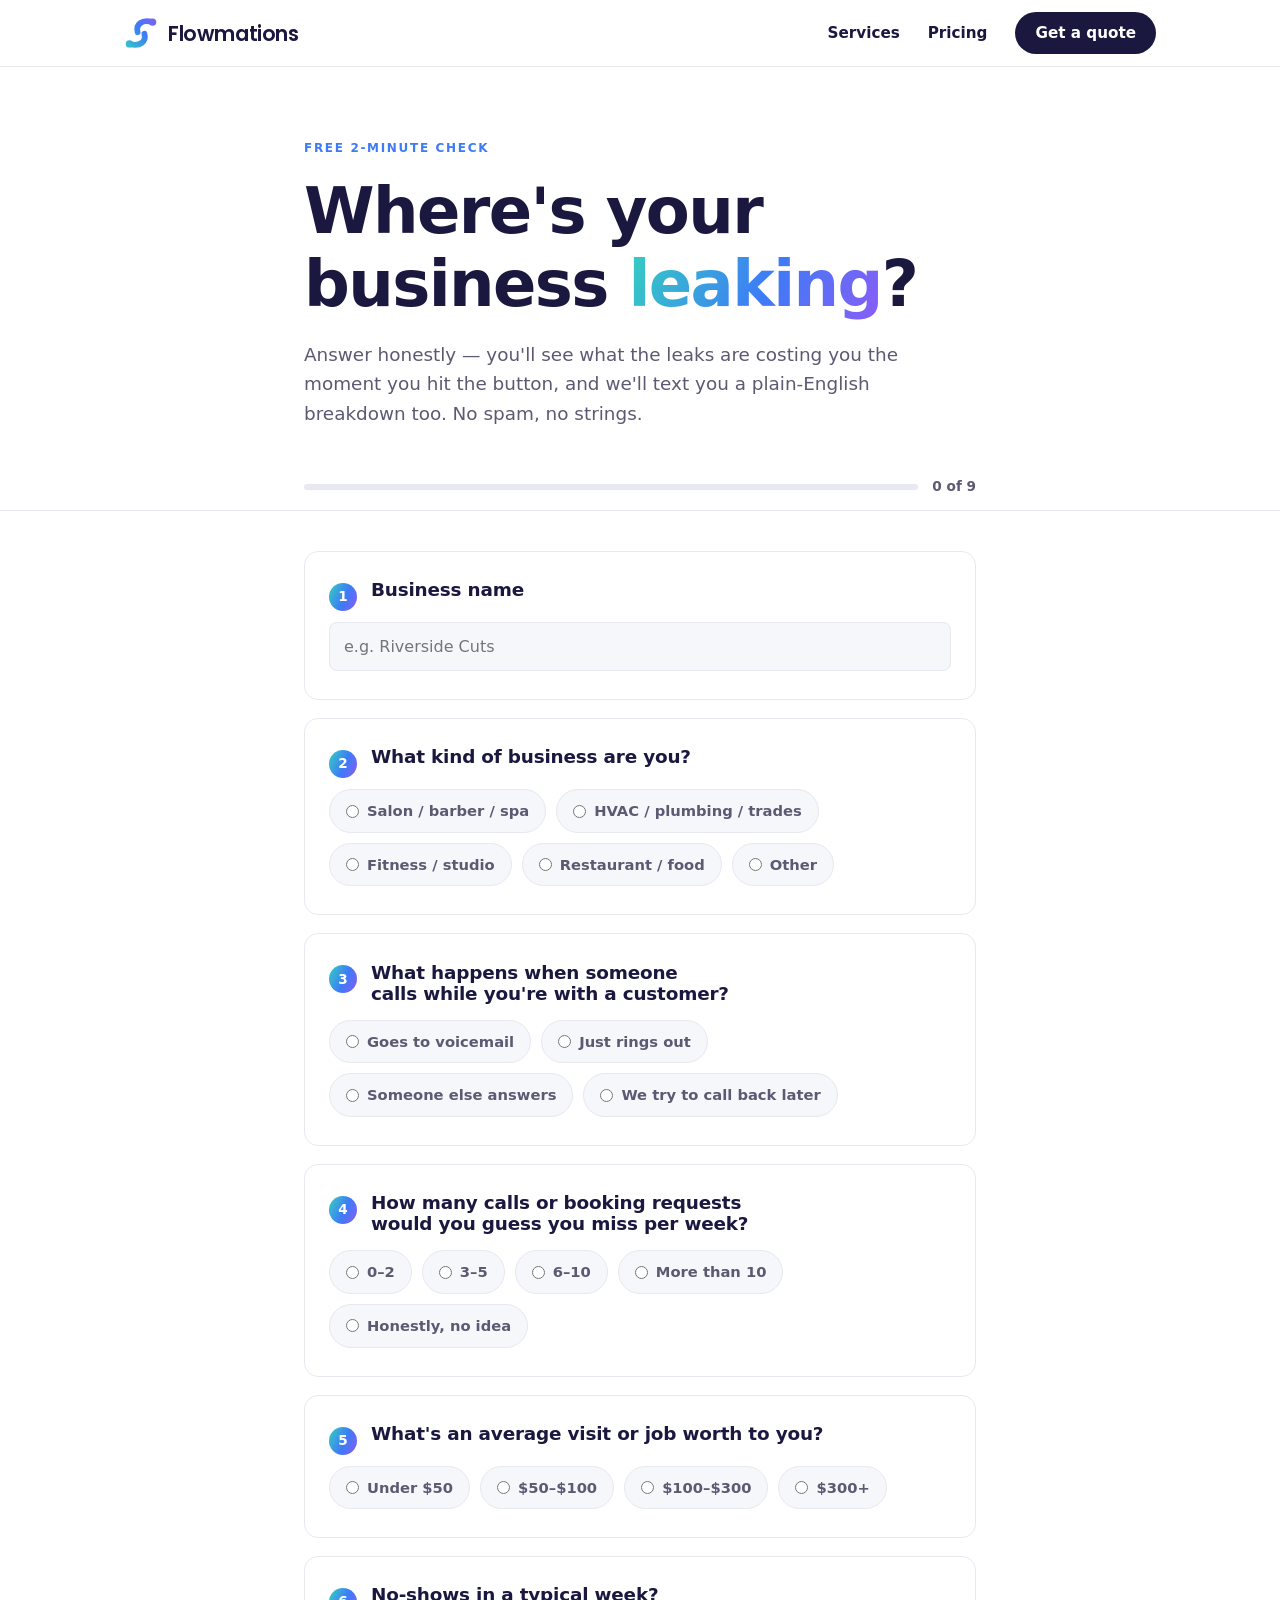
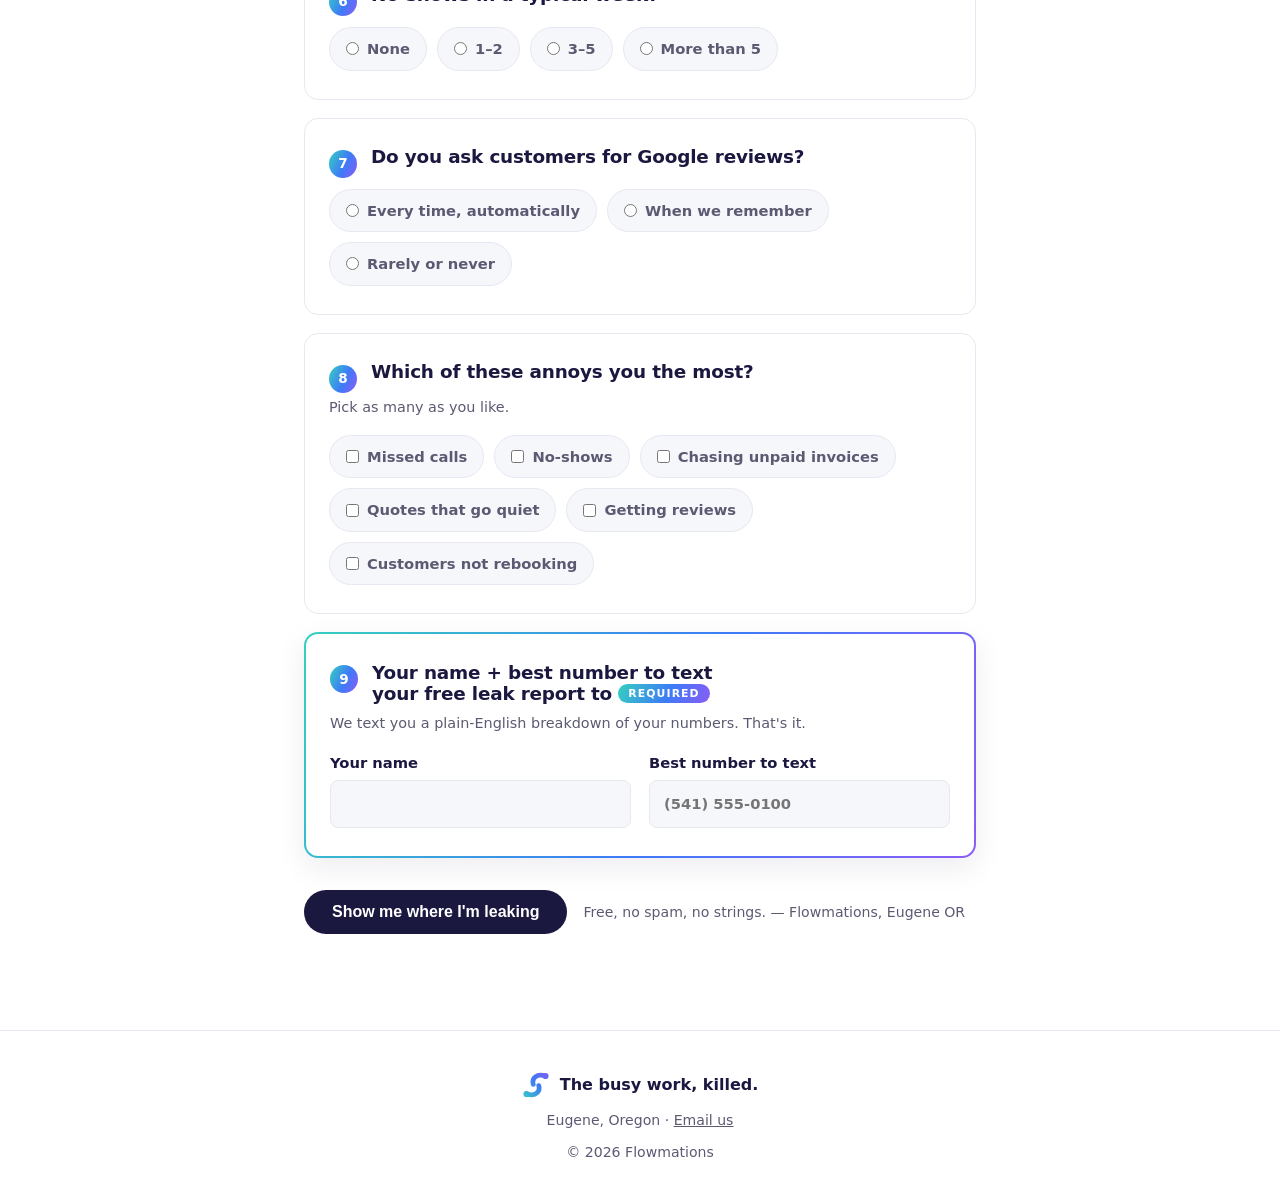
==== survey.html @ 92779bc5 "Rebrand for local businesses, drop Starter tier, add instant survey results - Nav: add Flowmations w" ====
<!doctype html>
<html lang="en">
<head>
<meta charset="utf-8">
<meta name="viewport" content="width=device-width, initial-scale=1">
<title>Where's your business leaking? — Free 2-minute check | Flowmations</title>
<meta name="description" content="Answer honestly — we'll text you a free breakdown of what the leaks are costing you per year. No spam, no strings. Flowmations, Eugene OR.">
<link rel="icon" href='data:image/svg+xml,<svg xmlns="http://www.w3.org/2000/svg" viewBox="0 0 100 100"><defs><linearGradient id="g" x1="0" y1="100" x2="100" y2="0" gradientUnits="userSpaceOnUse"><stop offset="0" stop-color="%2335D0C0"/><stop offset=".55" stop-color="%233D7BF7"/><stop offset="1" stop-color="%238B5CF6"/></linearGradient></defs><g fill="none" stroke="url(%23g)" stroke-width="17" stroke-linecap="round"><path d="M16 82 C 48 92, 66 74, 60 52"/><path d="M84 18 C 52 8, 34 26, 40 48"/></g><circle cx="16" cy="82" r="11" fill="url(%23g)"/><circle cx="84" cy="18" r="11" fill="url(%23g)"/></svg>'>
<link rel="preconnect" href="https://fonts.googleapis.com">
<link rel="preconnect" href="https://fonts.gstatic.com" crossorigin>
<link href="https://fonts.googleapis.com/css2?family=Poppins:wght@600&display=swap" rel="stylesheet">
<link rel="stylesheet" href="css/style.css">
</head>
<body>

<!-- The S-mark, drawn once and reused everywhere via <use> -->
<svg width="0" height="0" style="position:absolute" aria-hidden="true">
  <defs>
    <linearGradient id="flowGrad" x1="0" y1="100" x2="100" y2="0" gradientUnits="userSpaceOnUse">
      <stop offset="0" stop-color="#35D0C0"/>
      <stop offset="0.55" stop-color="#3D7BF7"/>
      <stop offset="1" stop-color="#8B5CF6"/>
    </linearGradient>
    <g id="flowMark">
      <g fill="none" stroke="url(#flowGrad)" stroke-width="17" stroke-linecap="round">
        <path d="M16 82 C 48 92, 66 74, 60 52"/>
        <path d="M84 18 C 52 8, 34 26, 40 48"/>
      </g>
      <circle cx="16" cy="82" r="11" fill="url(#flowGrad)"/>
      <circle cx="84" cy="18" r="11" fill="url(#flowGrad)"/>
    </g>
  </defs>
</svg>

<header class="nav">
  <div class="nav-inner">
    <a class="nav-logo" href="index.html" aria-label="Flowmations home">
      <svg viewBox="0 0 100 100" width="34" height="34"><use href="#flowMark"/></svg>
      <span class="logo-word">Flowmations</span>
    </a>
    <nav class="nav-links" aria-label="Main">
      <a href="index.html#services">Services</a>
      <a href="index.html#pricing">Pricing</a>
      <a href="index.html#contact" class="btn btn-small btn-primary">Get a quote</a>
    </nav>
  </div>
</header>

<main>

  <section class="survey-hero">
    <div class="container container-narrow">
      <p class="eyebrow">Free 2-minute check</p>
      <h1>Where's your business <span class="grad-text">leaking</span>?</h1>
      <p class="lede">Answer honestly — you'll see what the leaks are costing you the moment you hit the button, and we'll text you a plain-English breakdown too. No spam, no strings.</p>
    </div>
  </section>

  <div class="survey-progress" role="status">
    <div class="container container-narrow survey-progress-inner">
      <div class="survey-bar"><i id="progressFill"></i></div>
      <span class="survey-count"><span id="answeredCount">0</span> of <span id="totalCount">9</span></span>
    </div>
  </div>

  <section class="survey-body">
    <div class="container container-narrow">
      <form id="surveyForm" class="survey-form" autocomplete="off" novalidate>

        <section class="q-card">
          <div class="q-top"><span class="q-num">1</span><h2>Business name</h2></div>
          <input type="text" name="Business name" placeholder="e.g. Riverside Cuts" aria-label="Business name">
        </section>

        <section class="q-card">
          <div class="q-top"><span class="q-num">2</span><h2>What kind of business are you?</h2></div>
          <div class="pills">
            <label><input type="radio" name="Kind of business" value="Salon / barber / spa"> Salon / barber / spa</label>
            <label><input type="radio" name="Kind of business" value="HVAC / plumbing / trades"> HVAC / plumbing / trades</label>
            <label><input type="radio" name="Kind of business" value="Fitness / studio"> Fitness / studio</label>
            <label><input type="radio" name="Kind of business" value="Restaurant / food"> Restaurant / food</label>
            <label><input type="radio" name="Kind of business" value="Other"> Other</label>
          </div>
        </section>

        <section class="q-card">
          <div class="q-top"><span class="q-num">3</span><h2>What happens when someone calls while you're with a customer?</h2></div>
          <div class="pills">
            <label><input type="radio" name="When someone calls mid-customer" value="Goes to voicemail"> Goes to voicemail</label>
            <label><input type="radio" name="When someone calls mid-customer" value="Just rings out"> Just rings out</label>
            <label><input type="radio" name="When someone calls mid-customer" value="Someone else answers"> Someone else answers</label>
            <label><input type="radio" name="When someone calls mid-customer" value="We try to call back later"> We try to call back later</label>
          </div>
        </section>

        <section class="q-card">
          <div class="q-top"><span class="q-num">4</span><h2>How many calls or booking requests would you guess you miss per week?</h2></div>
          <div class="pills">
            <label><input type="radio" name="Missed calls per week" value="0–2"> 0–2</label>
            <label><input type="radio" name="Missed calls per week" value="3–5"> 3–5</label>
            <label><input type="radio" name="Missed calls per week" value="6–10"> 6–10</label>
            <label><input type="radio" name="Missed calls per week" value="More than 10"> More than 10</label>
            <label><input type="radio" name="Missed calls per week" value="Honestly, no idea"> Honestly, no idea</label>
          </div>
        </section>

        <section class="q-card">
          <div class="q-top"><span class="q-num">5</span><h2>What's an average visit or job worth to you?</h2></div>
          <div class="pills">
            <label><input type="radio" name="Average visit or job worth" value="Under $50"> Under $50</label>
            <label><input type="radio" name="Average visit or job worth" value="$50–$100"> $50–$100</label>
            <label><input type="radio" name="Average visit or job worth" value="$100–$300"> $100–$300</label>
            <label><input type="radio" name="Average visit or job worth" value="$300+"> $300+</label>
          </div>
        </section>

        <section class="q-card">
          <div class="q-top"><span class="q-num">6</span><h2>No-shows in a typical week?</h2></div>
          <div class="pills">
            <label><input type="radio" name="No-shows per week" value="None"> None</label>
            <label><input type="radio" name="No-shows per week" value="1–2"> 1–2</label>
            <label><input type="radio" name="No-shows per week" value="3–5"> 3–5</label>
            <label><input type="radio" name="No-shows per week" value="More than 5"> More than 5</label>
          </div>
        </section>

        <section class="q-card">
          <div class="q-top"><span class="q-num">7</span><h2>Do you ask customers for Google reviews?</h2></div>
          <div class="pills">
            <label><input type="radio" name="Ask for Google reviews" value="Every time, automatically"> Every time, automatically</label>
            <label><input type="radio" name="Ask for Google reviews" value="When we remember"> When we remember</label>
            <label><input type="radio" name="Ask for Google reviews" value="Rarely or never"> Rarely or never</label>
          </div>
        </section>

        <section class="q-card">
          <div class="q-top"><span class="q-num">8</span><h2>Which of these annoys you the most?</h2></div>
          <p class="q-hint">Pick as many as you like.</p>
          <div class="pills">
            <label><input type="checkbox" name="Biggest annoyances" value="Missed calls"> Missed calls</label>
            <label><input type="checkbox" name="Biggest annoyances" value="No-shows"> No-shows</label>
            <label><input type="checkbox" name="Biggest annoyances" value="Chasing unpaid invoices"> Chasing unpaid invoices</label>
            <label><input type="checkbox" name="Biggest annoyances" value="Quotes that go quiet"> Quotes that go quiet</label>
            <label><input type="checkbox" name="Biggest annoyances" value="Getting reviews"> Getting reviews</label>
            <label><input type="checkbox" name="Biggest annoyances" value="Customers not rebooking"> Customers not rebooking</label>
          </div>
        </section>

        <section class="q-card q-card-final">
          <div class="q-top"><span class="q-num">9</span><h2>Your name + best number to text your free leak report to <span class="q-required">required</span></h2></div>
          <p class="q-hint">We text you a plain-English breakdown of your numbers. That's it.</p>
          <div class="q-final-row">
            <label>Your name
              <input type="text" name="Your name" required autocomplete="name">
            </label>
            <label>Best number to text
              <input type="tel" name="Best number to text" required autocomplete="tel" placeholder="(541) 555-0100">
            </label>
          </div>
          <p class="q-error" id="finalError" hidden>We need your name and number to text you the report.</p>
        </section>

        <div class="survey-actions">
          <button type="submit" class="btn btn-primary">Show me where I'm leaking</button>
          <span class="survey-note">Free, no spam, no strings. — Flowmations, Eugene OR</span>
        </div>

        <div class="survey-report" id="reportBox" hidden>
          <p class="report-kicker">Your instant leak estimate</p>
          <p class="report-num" id="reportTotal">$0</p>
          <p class="report-sub">Roughly what's walking out the door every year.</p>
          <ul class="report-lines" id="reportLines"></ul>
          <p class="report-status" id="reportStatus"></p>
        </div>

      </form>
    </div>
  </section>

</main>

<footer class="footer">
  <div class="container footer-inner">
    <div class="footer-brand">
      <svg viewBox="0 0 100 100" width="28" height="28" aria-hidden="true"><use href="#flowMark"/></svg>
      <span>The busy work, killed.</span>
    </div>
    <p class="footer-meta">Eugene, Oregon · <a id="footerMail" href="#">Email us</a></p>
    <p class="footer-meta">© <span id="year"></span> Flowmations</p>
  </div>
</footer>

<script src="js/survey.js"></script>
</body>
</html>
---- css/style.css ----
/* Flowmations — clean, white-space-heavy, colors drawn from the logo gradient */

:root {
  --ink: #1B1840;          /* deep navy from the wordmark */
  --ink-soft: #5B5A72;
  --ground: #FFFFFF;
  --ground-alt: #F6F7FB;   /* cool gray section band */
  --line: #E7E8F1;
  --teal: #35D0C0;
  --blue: #3D7BF7;
  --purple: #8B5CF6;
  --grad: linear-gradient(115deg, var(--teal), var(--blue) 55%, var(--purple));
  --radius: 14px;
  --shadow: 0 10px 30px rgba(27, 24, 64, 0.08);
}

* { box-sizing: border-box; }

html { scroll-behavior: smooth; }

body {
  margin: 0;
  background: var(--ground);
  color: var(--ink);
  font-family: system-ui, -apple-system, "Segoe UI", Roboto, sans-serif;
  line-height: 1.6;
  -webkit-font-smoothing: antialiased;
}

.container {
  max-width: 1080px;
  margin: 0 auto;
  padding: 0 24px;
}
.container-narrow { max-width: 720px; }

h1, h2, h3 {
  line-height: 1.15;
  letter-spacing: -0.025em;
  text-wrap: balance;
  margin: 0;
}
h1 { font-size: clamp(2.5rem, 6vw, 4rem); font-weight: 800; }
h2 { font-size: clamp(1.8rem, 4vw, 2.6rem); font-weight: 800; }
h3 { font-size: 1.15rem; font-weight: 700; }

p { margin: 0; }

a { color: var(--blue); }

.grad-text {
  background: var(--grad);
  -webkit-background-clip: text;
  background-clip: text;
  color: transparent;
}

.eyebrow {
  text-transform: uppercase;
  letter-spacing: 0.14em;
  font-size: 0.75rem;
  font-weight: 700;
  color: var(--blue);
  margin-bottom: 16px;
}

/* ---------- Buttons ---------- */

.btn {
  display: inline-block;
  font-weight: 600;
  font-size: 1rem;
  text-decoration: none;
  text-align: center;
  border: none;
  border-radius: 999px;
  padding: 13px 28px;
  cursor: pointer;
  transition: transform 120ms ease, box-shadow 120ms ease, background 120ms ease;
}
.btn-primary {
  background: var(--ink);
  color: #fff;
}
.btn-primary:hover { transform: translateY(-1px); box-shadow: var(--shadow); }
.btn-ghost {
  background: transparent;
  color: var(--ink);
  border: 1px solid var(--line);
}
.btn-ghost:hover { border-color: var(--ink); }
.btn-small { padding: 9px 20px; font-size: 0.9rem; }
.btn-block { display: block; width: 100%; }
.btn:focus-visible, a:focus-visible, summary:focus-visible {
  outline: 2px solid var(--blue);
  outline-offset: 2px;
}

/* ---------- Nav ---------- */

.nav {
  position: sticky;
  top: 0;
  z-index: 50;
  background: rgba(255, 255, 255, 0.88);
  backdrop-filter: blur(12px);
  border-bottom: 1px solid var(--line);
}
.nav-inner {
  max-width: 1080px;
  margin: 0 auto;
  padding: 12px 24px;
  display: flex;
  align-items: center;
  justify-content: space-between;
  gap: 16px;
}
.nav-logo {
  display: flex;
  align-items: center;
  gap: 10px;
  text-decoration: none;
}
.logo-word {
  font-family: Poppins, Montserrat, "Avenir Next", system-ui, sans-serif;
  font-weight: 600;
  font-size: 1.3rem;
  letter-spacing: -0.02em;
  color: var(--ink);
}
.nav-links {
  display: flex;
  align-items: center;
  gap: 28px;
}
.nav-links a {
  color: var(--ink);
  text-decoration: none;
  font-weight: 600;
  font-size: 0.95rem;
}
.nav-links a:not(.btn):hover { color: var(--blue); }
.nav-links a.btn { color: #fff; }

.nav-toggle {
  display: none;
  flex-direction: column;
  justify-content: center;
  gap: 6px;
  width: 44px;
  height: 44px;
  padding: 10px;
  background: none;
  border: none;
  cursor: pointer;
}
.nav-toggle span {
  display: block;
  height: 2px;
  background: var(--ink);
  border-radius: 2px;
  transition: transform 150ms ease;
}
.nav-toggle[aria-expanded="true"] span:first-child { transform: translateY(4px) rotate(45deg); }
.nav-toggle[aria-expanded="true"] span:last-child { transform: translateY(-4px) rotate(-45deg); }

/* ---------- Hero ---------- */

.hero { padding: 96px 0 72px; }
.hero-grid {
  display: grid;
  grid-template-columns: minmax(0, 1.4fr) minmax(0, 1fr);
  gap: 48px;
  align-items: center;
}
.lede {
  font-size: 1.15rem;
  color: var(--ink-soft);
  max-width: 54ch;
  margin-top: 20px;
}
.hero-cta {
  display: flex;
  flex-wrap: wrap;
  gap: 14px;
  margin-top: 32px;
}
.hero-trust {
  list-style: none;
  margin: 28px 0 0;
  padding: 0;
  display: flex;
  flex-wrap: wrap;
  gap: 8px 26px;
  font-size: 0.88rem;
  font-weight: 600;
  color: var(--ink-soft);
}
.hero-trust li::before {
  content: "✓";
  font-weight: 800;
  margin-right: 8px;
  background: var(--grad);
  -webkit-background-clip: text;
  background-clip: text;
  color: transparent;
}
.hero-art { display: flex; justify-content: center; }
.hero-mark {
  width: min(300px, 60vw);
  height: auto;
  filter: drop-shadow(0 24px 48px rgba(61, 123, 247, 0.22));
}

/* ---------- Stats ---------- */

.stats {
  background: var(--ink);
  color: #fff;
  padding: 64px 0;
}
.stats-intro {
  font-weight: 700;
  font-size: 1.1rem;
  margin-bottom: 36px;
  color: rgba(255, 255, 255, 0.85);
}
.stats-grid {
  display: grid;
  grid-template-columns: repeat(4, 1fr);
  gap: 40px;
}
.stat p { color: rgba(255, 255, 255, 0.8); max-width: 26ch; }
.stat-num {
  display: block;
  font-size: clamp(2.4rem, 5vw, 3.4rem);
  font-weight: 800;
  letter-spacing: -0.03em;
  font-variant-numeric: tabular-nums;
  background: var(--grad);
  -webkit-background-clip: text;
  background-clip: text;
  color: transparent;
  margin-bottom: 8px;
}
.stat cite {
  display: block;
  margin-top: 10px;
  font-style: normal;
  font-size: 0.78rem;
  color: rgba(255, 255, 255, 0.45);
}

/* ---------- Sections ---------- */

.section { padding: 96px 0; }
.section-alt { background: var(--ground-alt); }
.section-head { max-width: 620px; margin-bottom: 48px; }
.section-head p { color: var(--ink-soft); margin-top: 14px; font-size: 1.05rem; }

/* ---------- Service cards ---------- */

.cards {
  display: grid;
  grid-template-columns: repeat(3, 1fr);
  gap: 20px;
}
.card {
  border: 1px solid var(--line);
  border-radius: var(--radius);
  padding: 28px 24px;
  background: var(--ground);
  position: relative;
  overflow: hidden;
}
.card::before {
  content: "";
  position: absolute;
  inset: 0 0 auto 0;
  height: 3px;
  background: var(--grad);
  opacity: 0;
  transition: opacity 150ms ease;
}
.card:hover::before { opacity: 1; }
.card h3 { margin-bottom: 10px; }
.card p { color: var(--ink-soft); font-size: 0.95rem; }
.card .card-stat {
  display: inline-block;
  margin-top: 16px;
  font-size: 0.78rem;
  font-weight: 700;
  color: var(--blue);
  background: var(--ground-alt);
  border: 1px solid var(--line);
  border-radius: 999px;
  padding: 4px 12px;
}

/* ---------- Cost calculator ---------- */

.calc {
  display: grid;
  grid-template-columns: minmax(0, 1.1fr) minmax(0, 1fr);
  gap: 48px;
  align-items: center;
}
.calc-controls label {
  display: block;
  font-weight: 700;
  margin-bottom: 36px;
}
.calc-controls label:last-child { margin-bottom: 0; }
.calc-controls output {
  float: right;
  font-weight: 800;
  font-variant-numeric: tabular-nums;
  color: var(--blue);
}
.calc-controls input[type="range"] {
  display: block;
  width: 100%;
  margin-top: 14px;
  accent-color: var(--blue);
  cursor: pointer;
}
.calc-result {
  background: var(--ground);
  border: 1px solid var(--line);
  border-radius: var(--radius);
  box-shadow: var(--shadow);
  padding: 36px 32px;
  text-align: center;
}
.calc-label {
  text-transform: uppercase;
  letter-spacing: 0.12em;
  font-size: 0.72rem;
  font-weight: 700;
  color: var(--ink-soft);
}
.calc-num {
  font-size: clamp(2.6rem, 5vw, 3.6rem);
  font-weight: 800;
  letter-spacing: -0.03em;
  font-variant-numeric: tabular-nums;
  background: var(--grad);
  -webkit-background-clip: text;
  background-clip: text;
  color: transparent;
  margin: 4px 0 2px;
}
.calc-sub { color: var(--ink-soft); }
.calc-note {
  margin-top: 16px;
  padding-top: 16px;
  border-top: 1px solid var(--line);
  font-size: 0.88rem;
  color: var(--ink-soft);
}

/* ---------- Versus (with / without) ---------- */

.versus { background: var(--ink); }
.versus h2 { color: #fff; }
.versus .section-head p { color: rgba(255, 255, 255, 0.72); }
.versus-grid {
  display: grid;
  grid-template-columns: 1fr 1fr;
  gap: 24px;
}
.versus-col {
  border: 1px solid rgba(255, 255, 255, 0.14);
  border-radius: var(--radius);
  padding: 30px 28px;
}
.versus-col h3 { color: rgba(255, 255, 255, 0.92); margin-bottom: 18px; }
.versus-with {
  border: 2px solid transparent;
  background:
    linear-gradient(#26215A, #26215A) padding-box,
    var(--grad) border-box;
}
.versus-list {
  list-style: none;
  margin: 0;
  padding: 0;
  display: grid;
  gap: 14px;
  font-size: 0.95rem;
  color: rgba(255, 255, 255, 0.78);
}
.versus-list li { position: relative; padding-left: 26px; }
.versus-list li::before {
  position: absolute;
  left: 0;
  font-weight: 800;
}
.vs-without li::before { content: "✗"; color: rgba(255, 255, 255, 0.38); }
.vs-with li::before { content: "✓"; color: var(--teal); }

/* ---------- Steps ---------- */

.steps {
  list-style: none;
  margin: 0;
  padding: 0;
  display: grid;
  grid-template-columns: repeat(3, 1fr);
  gap: 32px;
}
.step-num {
  display: inline-flex;
  align-items: center;
  justify-content: center;
  width: 40px;
  height: 40px;
  border-radius: 50%;
  background: var(--grad);
  color: #fff;
  font-weight: 800;
  margin-bottom: 16px;
}
.step h3 { margin-bottom: 8px; }
.step p { color: var(--ink-soft); font-size: 0.95rem; }

/* ---------- Pricing ---------- */

.tiers {
  display: grid;
  grid-template-columns: repeat(2, minmax(0, 1fr));
  gap: 20px;
  align-items: start;
  max-width: 780px;
  margin: 0 auto;
}
.tier {
  border: 1px solid var(--line);
  border-radius: var(--radius);
  padding: 32px 28px;
  background: var(--ground);
  display: flex;
  flex-direction: column;
  gap: 6px;
}
.tier-featured {
  border: 2px solid transparent;
  background:
    linear-gradient(var(--ground), var(--ground)) padding-box,
    var(--grad) border-box;
  box-shadow: var(--shadow);
}
.tier-badge {
  align-self: flex-start;
  font-size: 0.72rem;
  font-weight: 700;
  text-transform: uppercase;
  letter-spacing: 0.1em;
  color: #fff;
  background: var(--grad);
  border-radius: 999px;
  padding: 4px 12px;
  margin-bottom: 8px;
}
.tier-desc { color: var(--ink-soft); font-size: 0.92rem; min-height: 3em; }
.tier-price {
  font-size: 2.2rem;
  font-weight: 800;
  letter-spacing: -0.03em;
  font-variant-numeric: tabular-nums;
  margin-top: 10px;
}
.tier-price span { font-size: 0.95rem; font-weight: 600; color: var(--ink-soft); letter-spacing: 0; }
.tier-monthly { font-weight: 600; color: var(--ink-soft); margin-bottom: 12px; }
.tier ul {
  list-style: none;
  margin: 0 0 20px;
  padding: 0;
  display: grid;
  gap: 8px;
  font-size: 0.92rem;
  color: var(--ink-soft);
}
.tier li::before {
  content: "✓";
  font-weight: 700;
  margin-right: 10px;
  background: var(--grad);
  -webkit-background-clip: text;
  background-clip: text;
  color: transparent;
}
.tier .btn { margin-top: auto; }
.pricing-note {
  text-align: center;
  color: var(--ink-soft);
  font-size: 0.9rem;
  margin-top: 32px;
}

/* ---------- About ---------- */

.about-grid {
  display: grid;
  grid-template-columns: auto 1fr;
  gap: 48px;
  align-items: start;
}
.about-copy p { color: var(--ink-soft); margin-top: 16px; max-width: 62ch; }
.about-copy h2 + p { margin-top: 20px; }
.about-copy strong { color: var(--ink); }

/* ---------- FAQ ---------- */

.faq-list { display: grid; gap: 12px; }
.faq-list details {
  border: 1px solid var(--line);
  border-radius: var(--radius);
  background: var(--ground);
  padding: 0 22px;
}
.faq-list summary {
  cursor: pointer;
  font-weight: 600;
  padding: 18px 0;
  list-style: none;
  display: flex;
  justify-content: space-between;
  align-items: center;
  gap: 16px;
}
.faq-list summary::-webkit-details-marker { display: none; }
.faq-list summary::after {
  content: "+";
  font-size: 1.3rem;
  font-weight: 400;
  color: var(--blue);
  flex-shrink: 0;
  transition: transform 150ms ease;
}
.faq-list details[open] summary::after { transform: rotate(45deg); }
.faq-list details p { color: var(--ink-soft); padding-bottom: 20px; }

/* ---------- Contact ---------- */

.contact { background: var(--ground-alt); }
.contact-form {
  display: grid;
  gap: 18px;
  background: var(--ground);
  border: 1px solid var(--line);
  border-radius: var(--radius);
  padding: 36px;
  box-shadow: var(--shadow);
}
.form-row {
  display: grid;
  grid-template-columns: 1fr 1fr;
  gap: 18px;
}
.contact-form label {
  display: grid;
  gap: 6px;
  font-weight: 600;
  font-size: 0.92rem;
}
.contact-form input,
.contact-form textarea {
  font: inherit;
  color: var(--ink);
  border: 1px solid var(--line);
  border-radius: 8px;
  padding: 11px 14px;
  background: var(--ground);
}
.contact-form input:focus,
.contact-form textarea:focus {
  outline: 2px solid var(--blue);
  outline-offset: 1px;
  border-color: var(--blue);
}
.contact-form textarea { resize: vertical; }
.contact-alt { font-size: 0.9rem; color: var(--ink-soft); text-align: center; }

/* ---------- Footer ---------- */

.footer {
  border-top: 1px solid var(--line);
  padding: 40px 0;
}
.footer-inner {
  display: grid;
  gap: 10px;
  justify-items: center;
  text-align: center;
}
.footer-brand {
  display: flex;
  align-items: center;
  gap: 10px;
  font-weight: 700;
}
.footer-meta { color: var(--ink-soft); font-size: 0.88rem; }
.footer-meta a { color: var(--ink-soft); }

/* ---------- Survey (leak check) ---------- */

.survey-hero { padding: 72px 0 36px; }
.survey-hero .lede { margin-top: 18px; }

.survey-progress {
  position: sticky;
  top: 59px; /* sits just under the sticky nav */
  z-index: 40;
  background: rgba(255, 255, 255, 0.92);
  backdrop-filter: blur(12px);
  border-bottom: 1px solid var(--line);
  padding: 12px 0;
}
.survey-progress-inner {
  display: flex;
  align-items: center;
  gap: 14px;
}
.survey-bar {
  flex: 1;
  height: 6px;
  border-radius: 999px;
  background: var(--line);
  overflow: hidden;
}
.survey-bar i {
  display: block;
  height: 100%;
  width: 0%;
  background: var(--grad);
  border-radius: 999px;
  transition: width 200ms ease;
}
.survey-count {
  font-size: 0.85rem;
  font-weight: 700;
  color: var(--ink-soft);
  font-variant-numeric: tabular-nums;
  white-space: nowrap;
}

.survey-body { padding: 40px 0 96px; }
.survey-form { display: grid; gap: 18px; }

.q-card {
  border: 1px solid var(--line);
  border-radius: var(--radius);
  background: var(--ground);
  padding: 26px 24px 28px;
}
.q-top {
  display: flex;
  align-items: baseline;
  gap: 14px;
  margin-bottom: 16px;
}
.q-top h2 {
  font-size: 1.15rem;
  font-weight: 700;
  letter-spacing: -0.01em;
}
.q-num {
  flex-shrink: 0;
  display: inline-flex;
  align-items: center;
  justify-content: center;
  width: 28px;
  height: 28px;
  border-radius: 50%;
  background: var(--grad);
  color: #fff;
  font-weight: 800;
  font-size: 0.85rem;
  transform: translateY(5px);
}
.q-hint {
  color: var(--ink-soft);
  font-size: 0.9rem;
  margin: -8px 0 16px;
}
.q-required {
  font-size: 0.68rem;
  font-weight: 700;
  text-transform: uppercase;
  letter-spacing: 0.1em;
  color: #fff;
  background: var(--grad);
  border-radius: 999px;
  padding: 3px 10px;
  vertical-align: middle;
  white-space: nowrap;
}

.q-card input[type="text"],
.q-card input[type="tel"] {
  width: 100%;
  font: inherit;
  color: var(--ink);
  border: 1px solid var(--line);
  border-radius: 8px;
  padding: 11px 14px;
  background: var(--ground-alt);
}
.q-card input[type="text"]:focus,
.q-card input[type="tel"]:focus {
  outline: 2px solid var(--blue);
  outline-offset: 1px;
  border-color: var(--blue);
}

.pills {
  display: flex;
  flex-wrap: wrap;
  gap: 10px;
}
.pills label {
  display: inline-flex;
  align-items: center;
  gap: 8px;
  border: 1px solid var(--line);
  background: var(--ground-alt);
  border-radius: 999px;
  padding: 9px 16px;
  font-size: 0.92rem;
  font-weight: 600;
  color: var(--ink-soft);
  cursor: pointer;
  user-select: none;
  transition: border-color 120ms ease, color 120ms ease, background 120ms ease;
}
.pills label:hover { border-color: var(--blue); }
.pills label:has(:checked) {
  background: var(--ink);
  border-color: var(--ink);
  color: #fff;
}
.pills input {
  accent-color: var(--blue);
  margin: 0;
}
.pills input:focus-visible { outline: 2px solid var(--blue); outline-offset: 2px; }

.q-card-final {
  border: 2px solid transparent;
  background:
    linear-gradient(var(--ground), var(--ground)) padding-box,
    var(--grad) border-box;
  box-shadow: var(--shadow);
}
.q-final-row {
  display: grid;
  grid-template-columns: 1fr 1fr;
  gap: 18px;
}
.q-final-row label {
  display: grid;
  gap: 6px;
  font-weight: 600;
  font-size: 0.92rem;
}
.q-error {
  margin-top: 14px;
  font-size: 0.9rem;
  font-weight: 600;
  color: #D14343;
}

.survey-actions {
  display: flex;
  flex-wrap: wrap;
  align-items: center;
  gap: 16px;
  margin-top: 14px;
}
.survey-note { font-size: 0.88rem; color: var(--ink-soft); }

.survey-report {
  margin-top: 8px;
  border: 2px solid transparent;
  background:
    linear-gradient(var(--ground), var(--ground)) padding-box,
    var(--grad) border-box;
  border-radius: var(--radius);
  box-shadow: var(--shadow);
  padding: 32px 28px;
  text-align: center;
}
.report-kicker {
  text-transform: uppercase;
  letter-spacing: 0.12em;
  font-size: 0.72rem;
  font-weight: 700;
  color: var(--ink-soft);
}
.report-num {
  font-size: clamp(2.6rem, 5vw, 3.6rem);
  font-weight: 800;
  letter-spacing: -0.03em;
  font-variant-numeric: tabular-nums;
  background: var(--grad);
  -webkit-background-clip: text;
  background-clip: text;
  color: transparent;
  margin: 4px 0 2px;
}
.report-sub { color: var(--ink-soft); }
.report-lines {
  list-style: none;
  margin: 20px 0 0;
  padding: 18px 0 0;
  border-top: 1px solid var(--line);
  display: grid;
  gap: 10px;
  text-align: left;
  font-size: 0.95rem;
  color: var(--ink-soft);
}
.report-lines li { position: relative; padding-left: 24px; }
.report-lines li::before {
  content: "→";
  position: absolute;
  left: 0;
  font-weight: 700;
  color: var(--blue);
}
.report-status {
  margin-top: 18px;
  font-size: 0.88rem;
  font-weight: 600;
  color: var(--ink-soft);
}

@media (max-width: 640px) {
  .q-final-row { grid-template-columns: 1fr; }
  .survey-progress { top: 58px; }
}

/* ---------- Reveal on scroll ---------- */

.reveal {
  opacity: 0;
  transform: translateY(16px);
  transition: opacity 500ms ease, transform 500ms ease;
}
.reveal.in {
  opacity: 1;
  transform: none;
}
@media (prefers-reduced-motion: reduce) {
  html { scroll-behavior: auto; }
  .reveal { opacity: 1; transform: none; transition: none; }
}

/* ---------- Responsive ---------- */

@media (max-width: 900px) {
  .cards, .tiers, .steps, .stats-grid { grid-template-columns: 1fr 1fr; }
  .calc, .versus-grid { grid-template-columns: 1fr; }
  .calc { gap: 32px; }
  .hero-grid { grid-template-columns: 1fr; }
  .hero-art { order: -1; }
  .hero-mark { width: min(180px, 40vw); }
  .hero { padding: 56px 0 56px; }
}

@media (max-width: 640px) {
  .cards, .tiers, .steps, .stats-grid, .form-row { grid-template-columns: 1fr; }
  .section { padding: 64px 0; }
  .about-grid { grid-template-columns: 1fr; gap: 24px; }

  .nav-toggle { display: flex; }
  .nav-links {
    display: none;
    position: absolute;
    top: 100%;
    left: 0;
    right: 0;
    flex-direction: column;
    align-items: stretch;
    text-align: center;
    gap: 4px;
    background: var(--ground);
    border-bottom: 1px solid var(--line);
    padding: 12px 24px 20px;
  }
  .nav-links.open { display: flex; }
  .nav-links a { padding: 10px 0; }
  .nav-links a.btn { margin-top: 8px; }
}
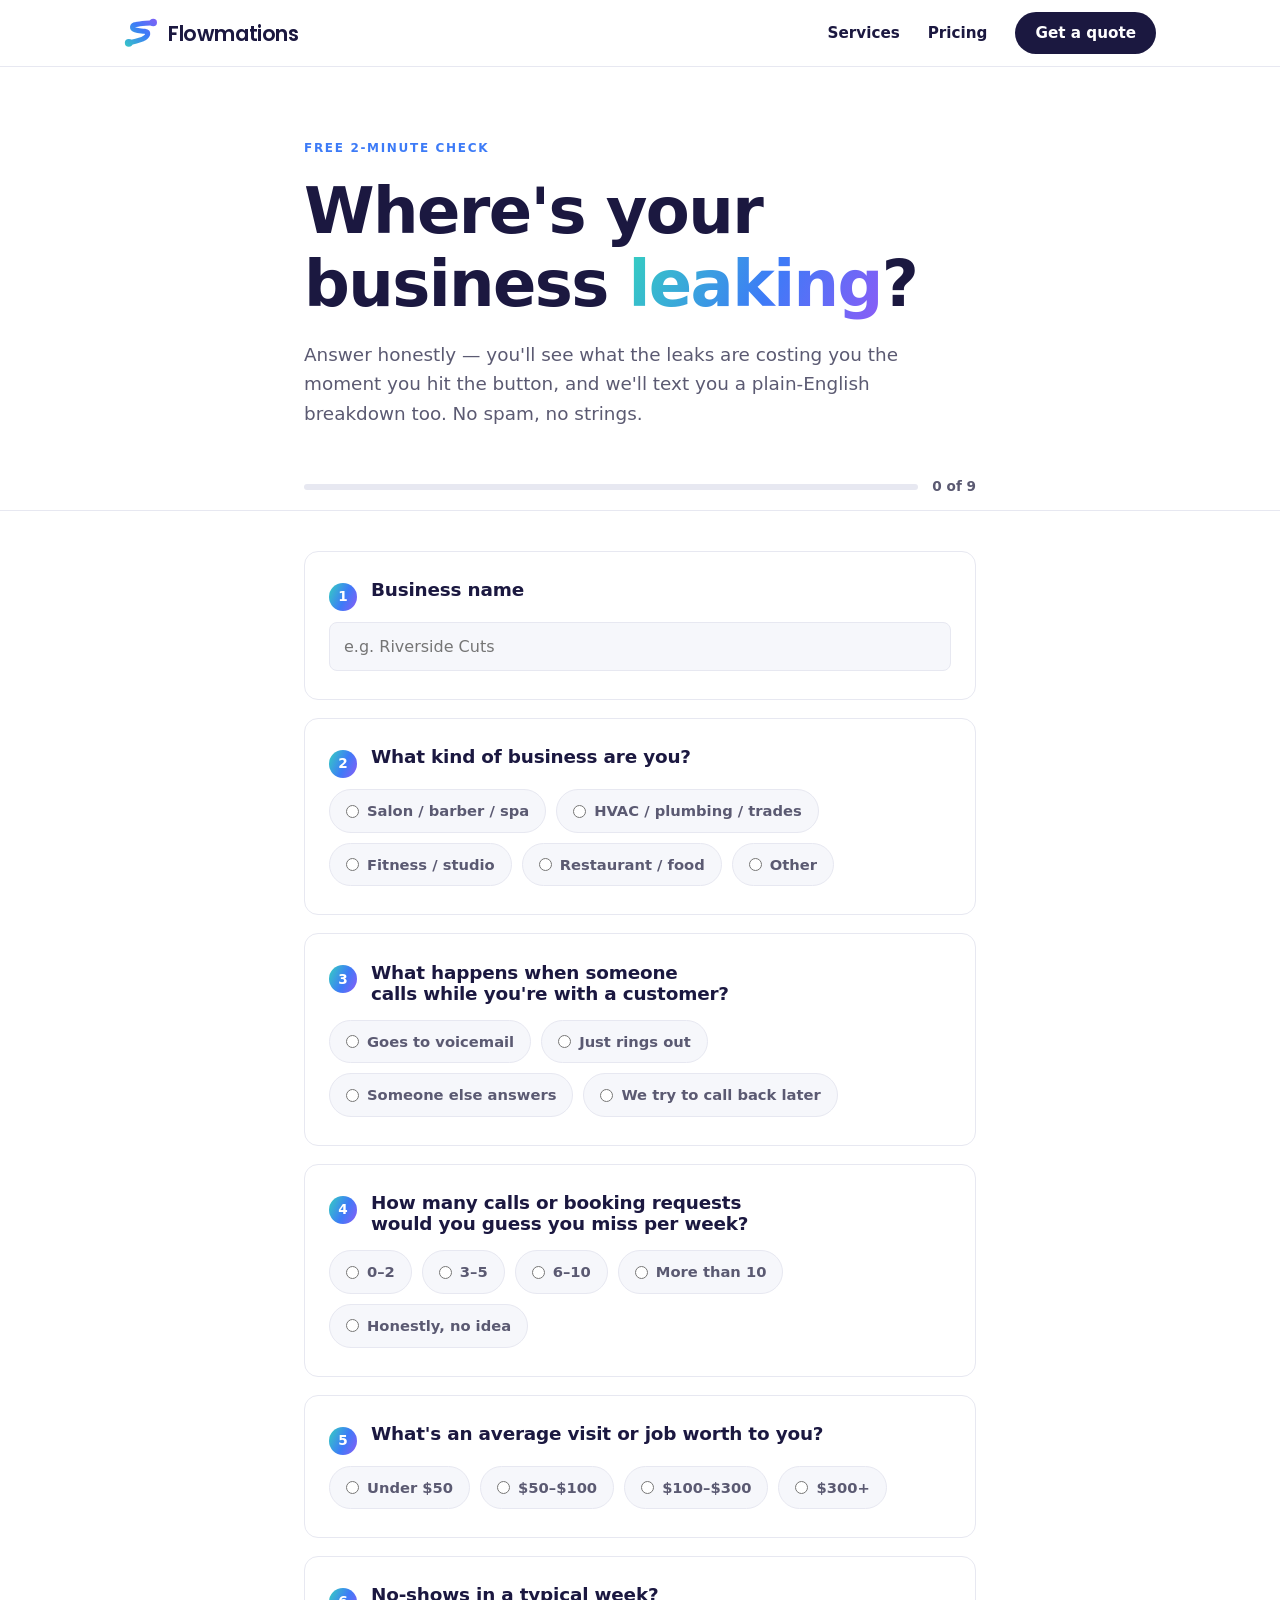
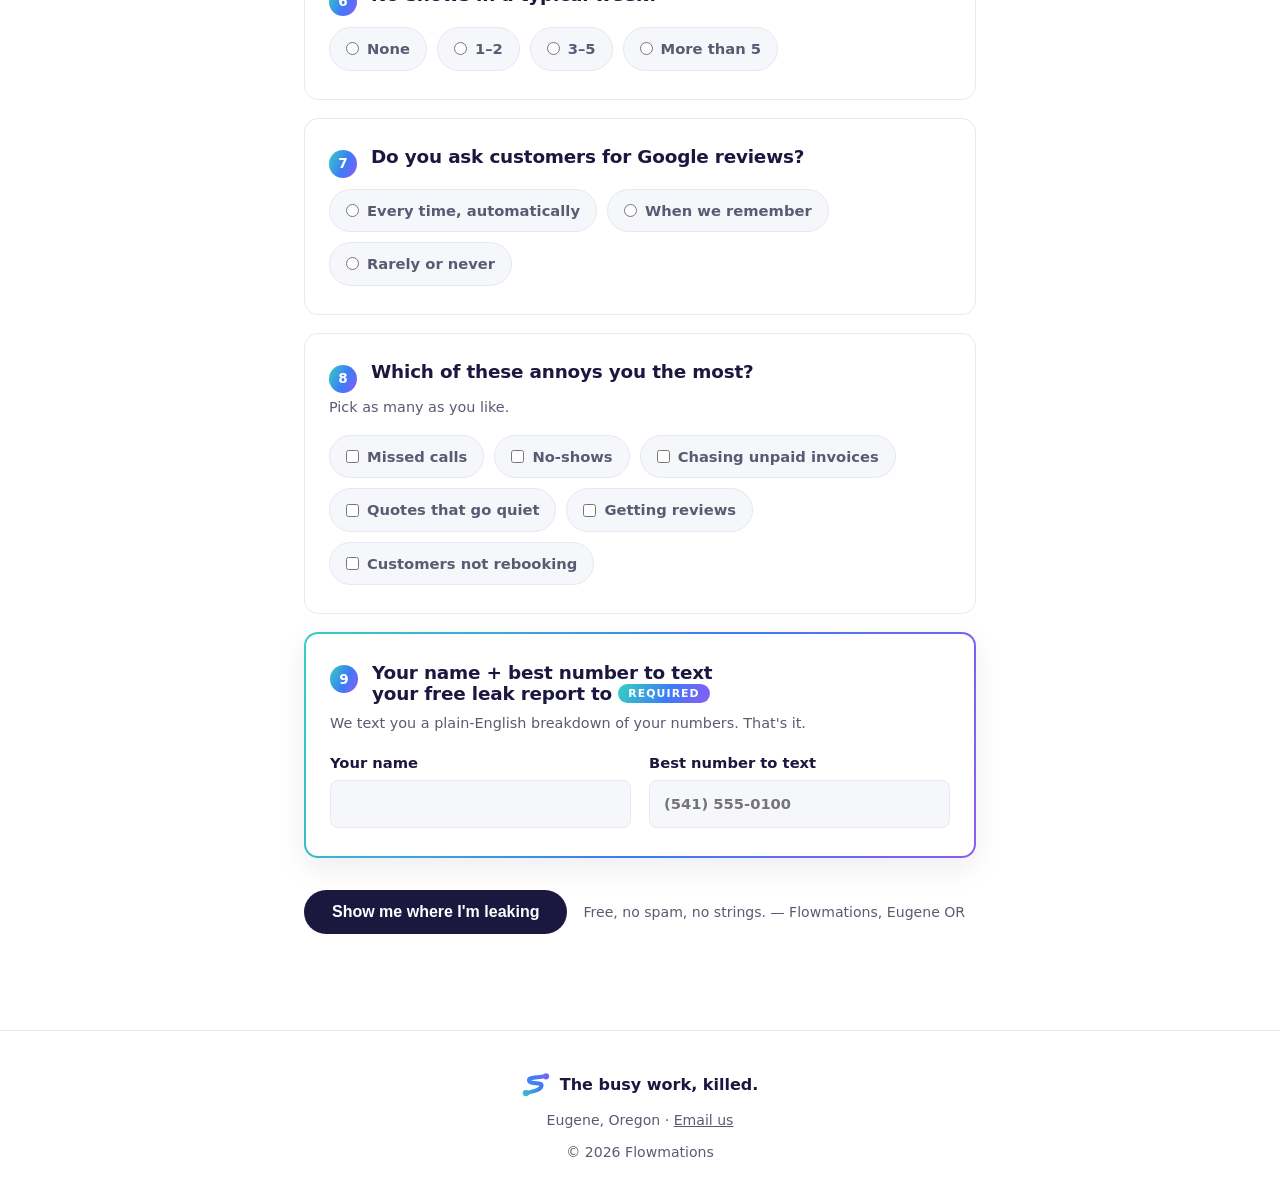
==== commit 3fe555cd: "Redraw the S-mark as one continuous ribbon to match the brand logo Replace the two disconnected arcs" ====
--- a/survey.html
+++ b/survey.html
@@ -5,7 +5,7 @@
 <meta name="viewport" content="width=device-width, initial-scale=1">
 <title>Where's your business leaking? — Free 2-minute check | Flowmations</title>
 <meta name="description" content="Answer honestly — we'll text you a free breakdown of what the leaks are costing you per year. No spam, no strings. Flowmations, Eugene OR.">
-<link rel="icon" href='data:image/svg+xml,<svg xmlns="http://www.w3.org/2000/svg" viewBox="0 0 100 100"><defs><linearGradient id="g" x1="0" y1="100" x2="100" y2="0" gradientUnits="userSpaceOnUse"><stop offset="0" stop-color="%2335D0C0"/><stop offset=".55" stop-color="%233D7BF7"/><stop offset="1" stop-color="%238B5CF6"/></linearGradient></defs><g fill="none" stroke="url(%23g)" stroke-width="17" stroke-linecap="round"><path d="M16 82 C 48 92, 66 74, 60 52"/><path d="M84 18 C 52 8, 34 26, 40 48"/></g><circle cx="16" cy="82" r="11" fill="url(%23g)"/><circle cx="84" cy="18" r="11" fill="url(%23g)"/></svg>'>
+<link rel="icon" href='data:image/svg+xml,<svg xmlns="http://www.w3.org/2000/svg" viewBox="0 0 100 100"><defs><linearGradient id="g" x1="0" y1="100" x2="100" y2="0" gradientUnits="userSpaceOnUse"><stop offset="0" stop-color="%2335D0C0"/><stop offset=".55" stop-color="%233D7BF7"/><stop offset="1" stop-color="%238B5CF6"/></linearGradient></defs><path d="M 14 79 C 32 75, 50 72, 60 65 C 72 57, 74 47, 61 45 C 50 43.5, 42 44, 33 41 C 21 37, 23 27, 35 25 C 50 22, 68 21.5, 86 19" fill="none" stroke="url(%23g)" stroke-width="14.5" stroke-linecap="round"/><circle cx="14" cy="79" r="11.5" fill="url(%23g)"/><circle cx="86" cy="19" r="11" fill="url(%23g)"/></svg>'>
 <link rel="preconnect" href="https://fonts.googleapis.com">
 <link rel="preconnect" href="https://fonts.gstatic.com" crossorigin>
 <link href="https://fonts.googleapis.com/css2?family=Poppins:wght@600&display=swap" rel="stylesheet">
@@ -22,12 +22,10 @@
       <stop offset="1" stop-color="#8B5CF6"/>
     </linearGradient>
     <g id="flowMark">
-      <g fill="none" stroke="url(#flowGrad)" stroke-width="17" stroke-linecap="round">
-        <path d="M16 82 C 48 92, 66 74, 60 52"/>
-        <path d="M84 18 C 52 8, 34 26, 40 48"/>
-      </g>
-      <circle cx="16" cy="82" r="11" fill="url(#flowGrad)"/>
-      <circle cx="84" cy="18" r="11" fill="url(#flowGrad)"/>
+      <path d="M 14 79 C 32 75, 50 72, 60 65 C 72 57, 74 47, 61 45 C 50 43.5, 42 44, 33 41 C 21 37, 23 27, 35 25 C 50 22, 68 21.5, 86 19"
+            fill="none" stroke="url(#flowGrad)" stroke-width="14.5" stroke-linecap="round"/>
+      <circle cx="14" cy="79" r="11.5" fill="url(#flowGrad)"/>
+      <circle cx="86" cy="19" r="11" fill="url(#flowGrad)"/>
     </g>
   </defs>
 </svg>
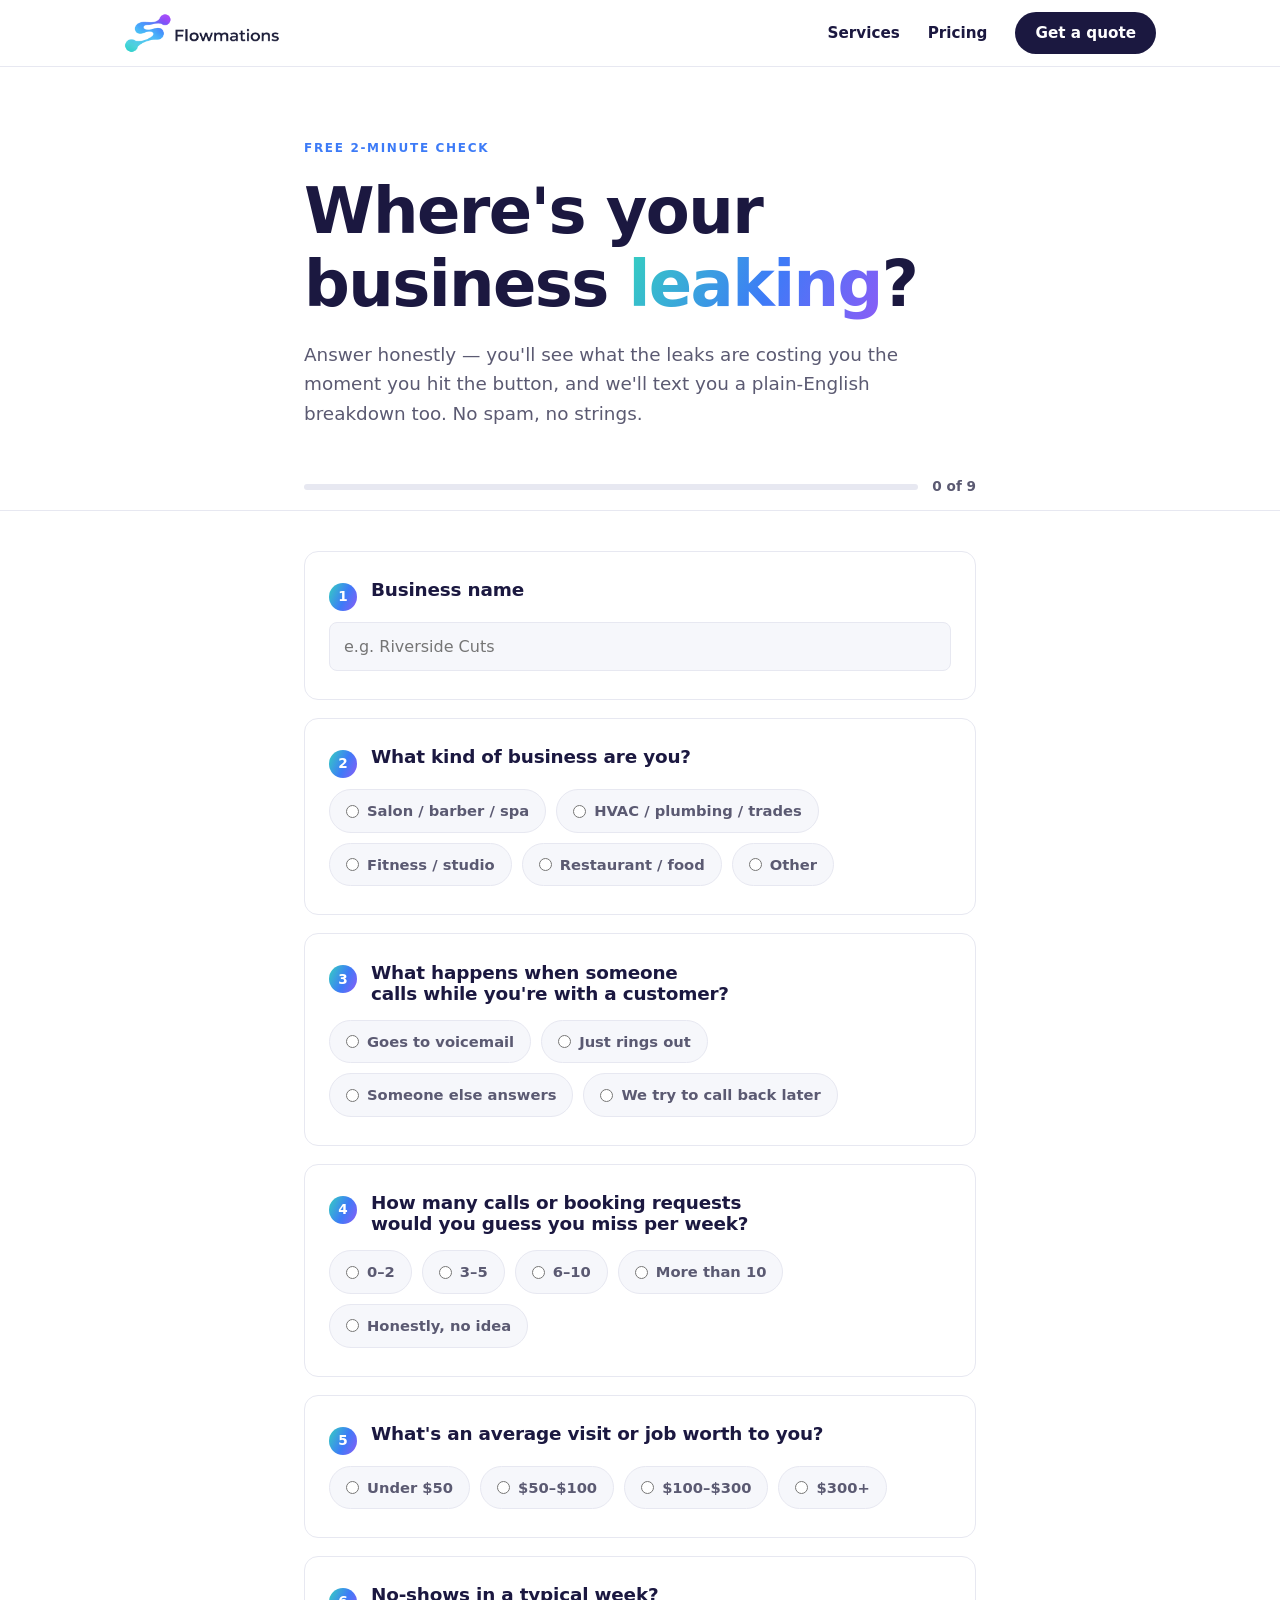
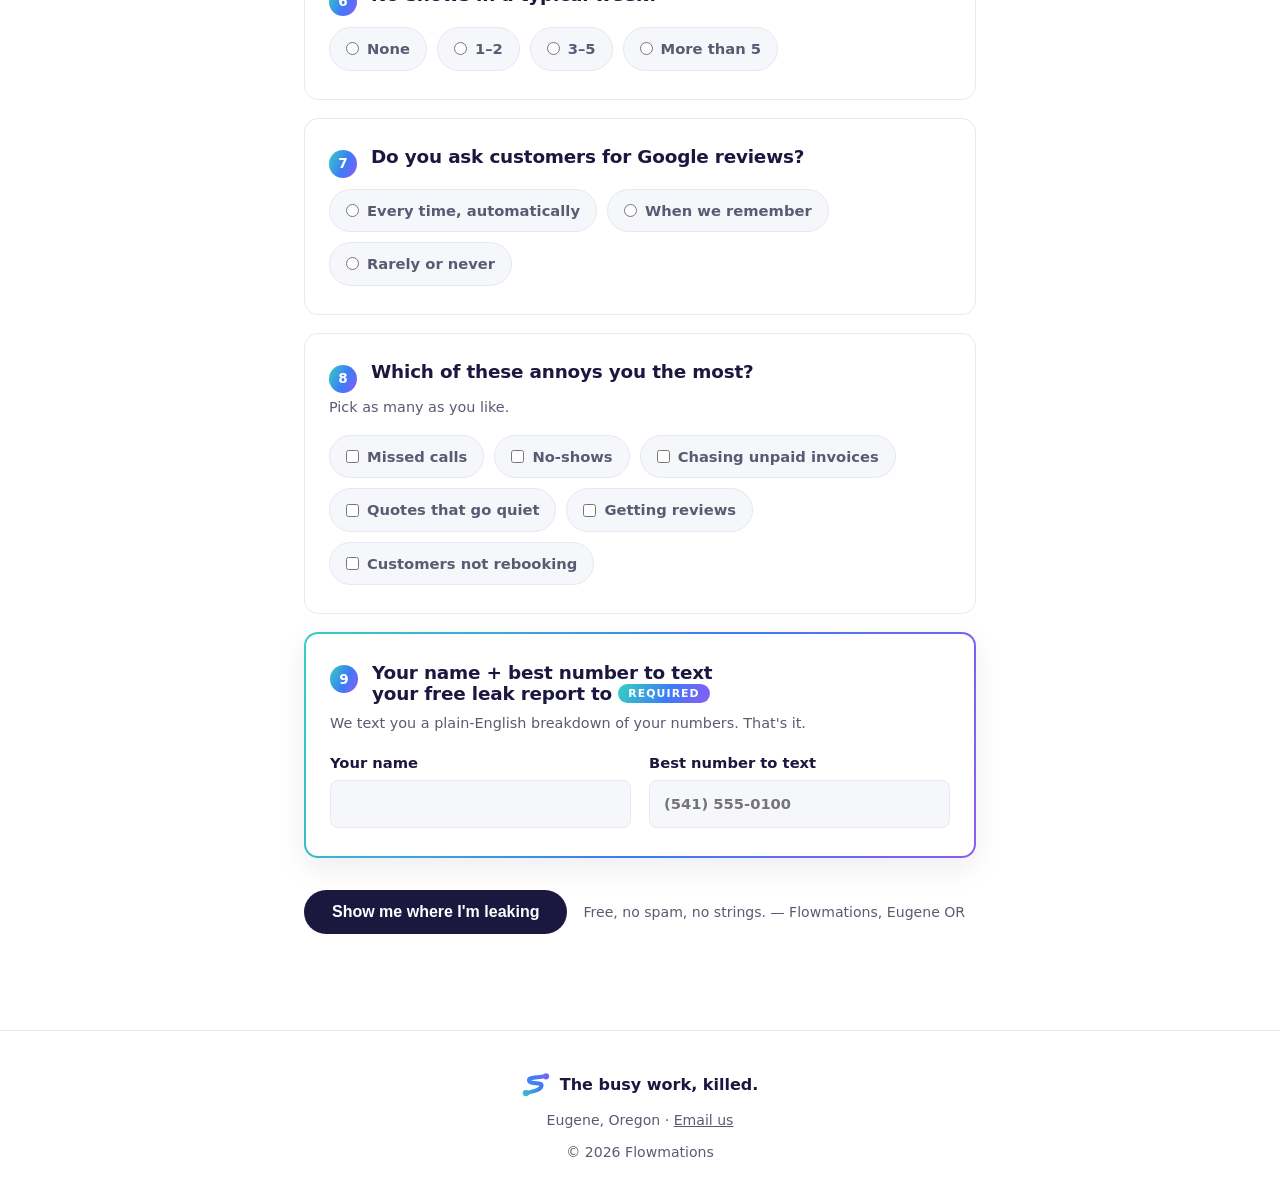
==== commit b716984c: "Use the real brand logo image in the nav Pull the uploaded logo from the other branch, trim the whit" ====
--- a/survey.html
+++ b/survey.html
@@ -6,9 +6,6 @@
 <title>Where's your business leaking? — Free 2-minute check | Flowmations</title>
 <meta name="description" content="Answer honestly — we'll text you a free breakdown of what the leaks are costing you per year. No spam, no strings. Flowmations, Eugene OR.">
 <link rel="icon" href='data:image/svg+xml,<svg xmlns="http://www.w3.org/2000/svg" viewBox="0 0 100 100"><defs><linearGradient id="g" x1="0" y1="100" x2="100" y2="0" gradientUnits="userSpaceOnUse"><stop offset="0" stop-color="%2335D0C0"/><stop offset=".55" stop-color="%233D7BF7"/><stop offset="1" stop-color="%238B5CF6"/></linearGradient></defs><path d="M 14 79 C 32 75, 50 72, 60 65 C 72 57, 74 47, 61 45 C 50 43.5, 42 44, 33 41 C 21 37, 23 27, 35 25 C 50 22, 68 21.5, 86 19" fill="none" stroke="url(%23g)" stroke-width="14.5" stroke-linecap="round"/><circle cx="14" cy="79" r="11.5" fill="url(%23g)"/><circle cx="86" cy="19" r="11" fill="url(%23g)"/></svg>'>
-<link rel="preconnect" href="https://fonts.googleapis.com">
-<link rel="preconnect" href="https://fonts.gstatic.com" crossorigin>
-<link href="https://fonts.googleapis.com/css2?family=Poppins:wght@600&display=swap" rel="stylesheet">
 <link rel="stylesheet" href="css/style.css">
 </head>
 <body>
@@ -33,8 +30,7 @@
 <header class="nav">
   <div class="nav-inner">
     <a class="nav-logo" href="index.html" aria-label="Flowmations home">
-      <svg viewBox="0 0 100 100" width="34" height="34"><use href="#flowMark"/></svg>
-      <span class="logo-word">Flowmations</span>
+      <img class="logo-img" src="img/logo.png" alt="Flowmations">
     </a>
     <nav class="nav-links" aria-label="Main">
       <a href="index.html#services">Services</a>
--- a/css/style.css
+++ b/css/style.css
@@ -121,12 +121,10 @@
   gap: 10px;
   text-decoration: none;
 }
-.logo-word {
-  font-family: Poppins, Montserrat, "Avenir Next", system-ui, sans-serif;
-  font-weight: 600;
-  font-size: 1.3rem;
-  letter-spacing: -0.02em;
-  color: var(--ink);
+.logo-img {
+  display: block;
+  height: 40px;
+  width: auto;
 }
 .nav-links {
   display: flex;
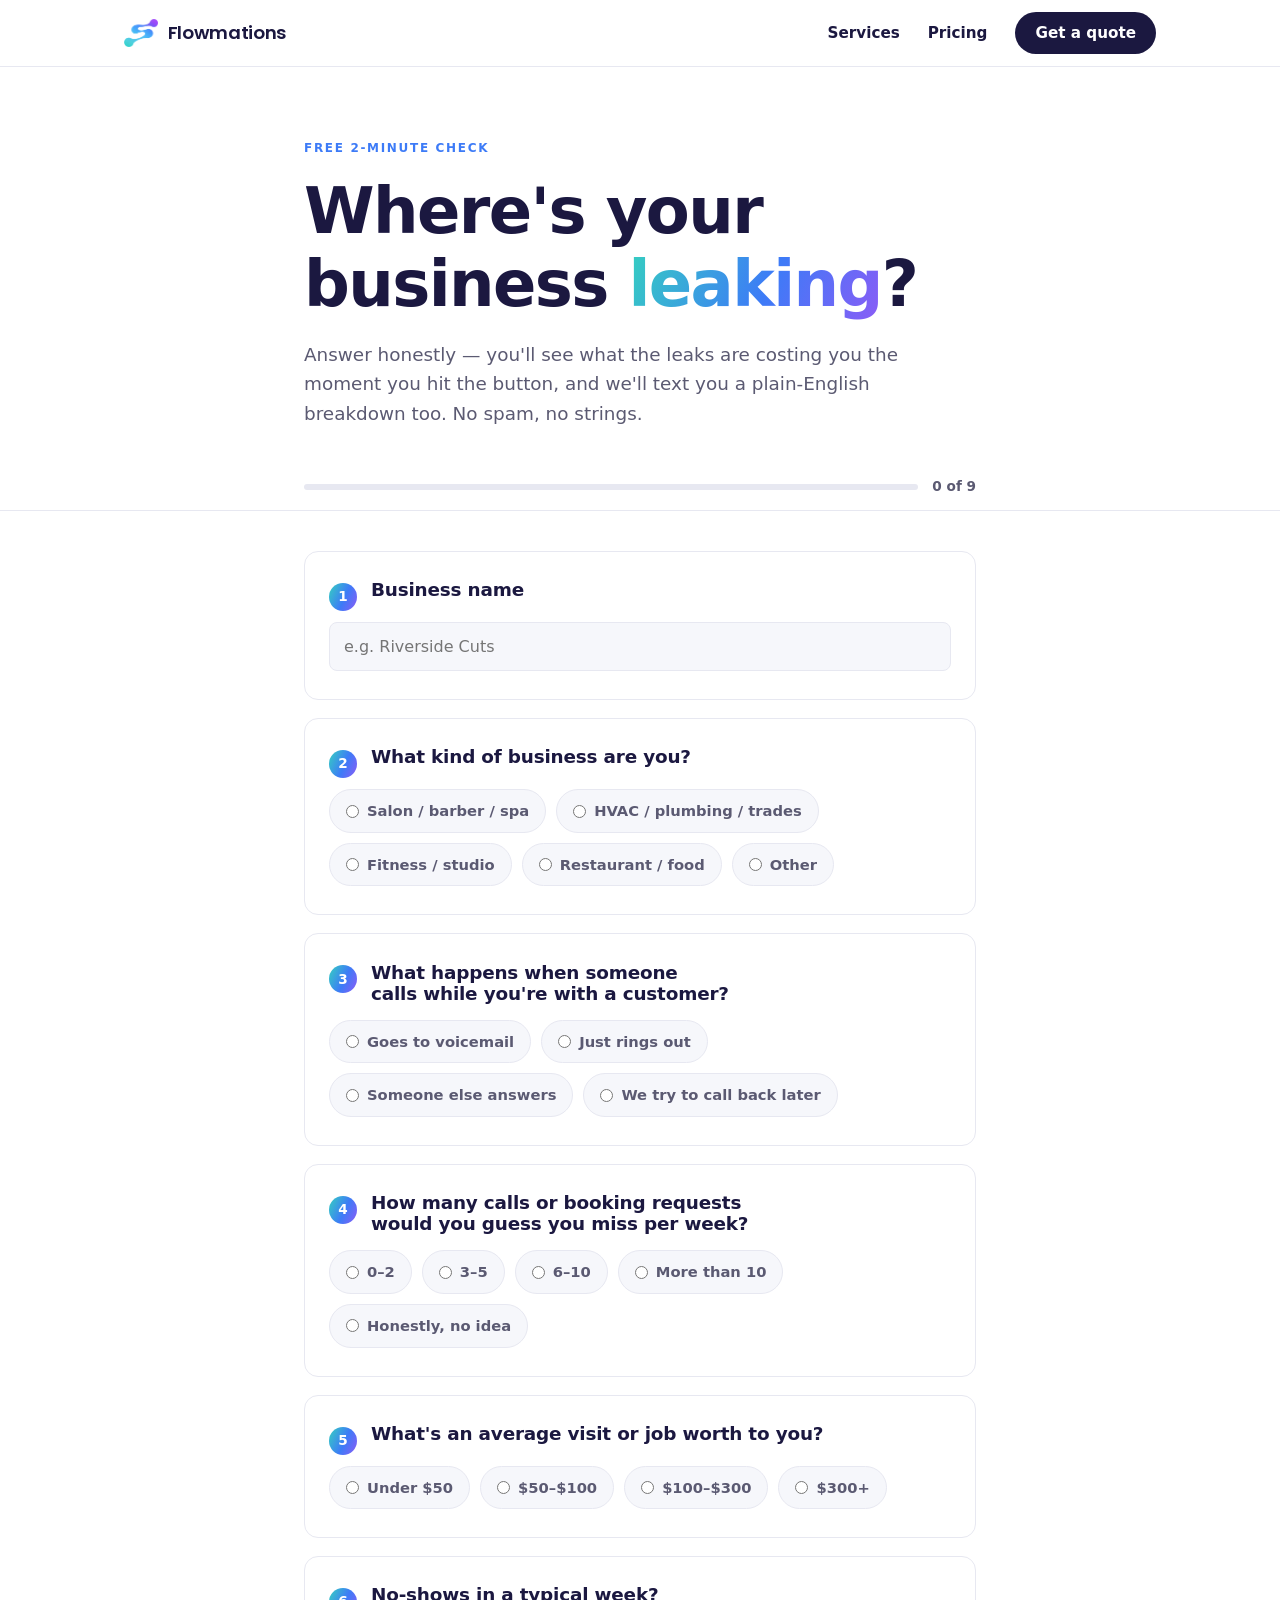
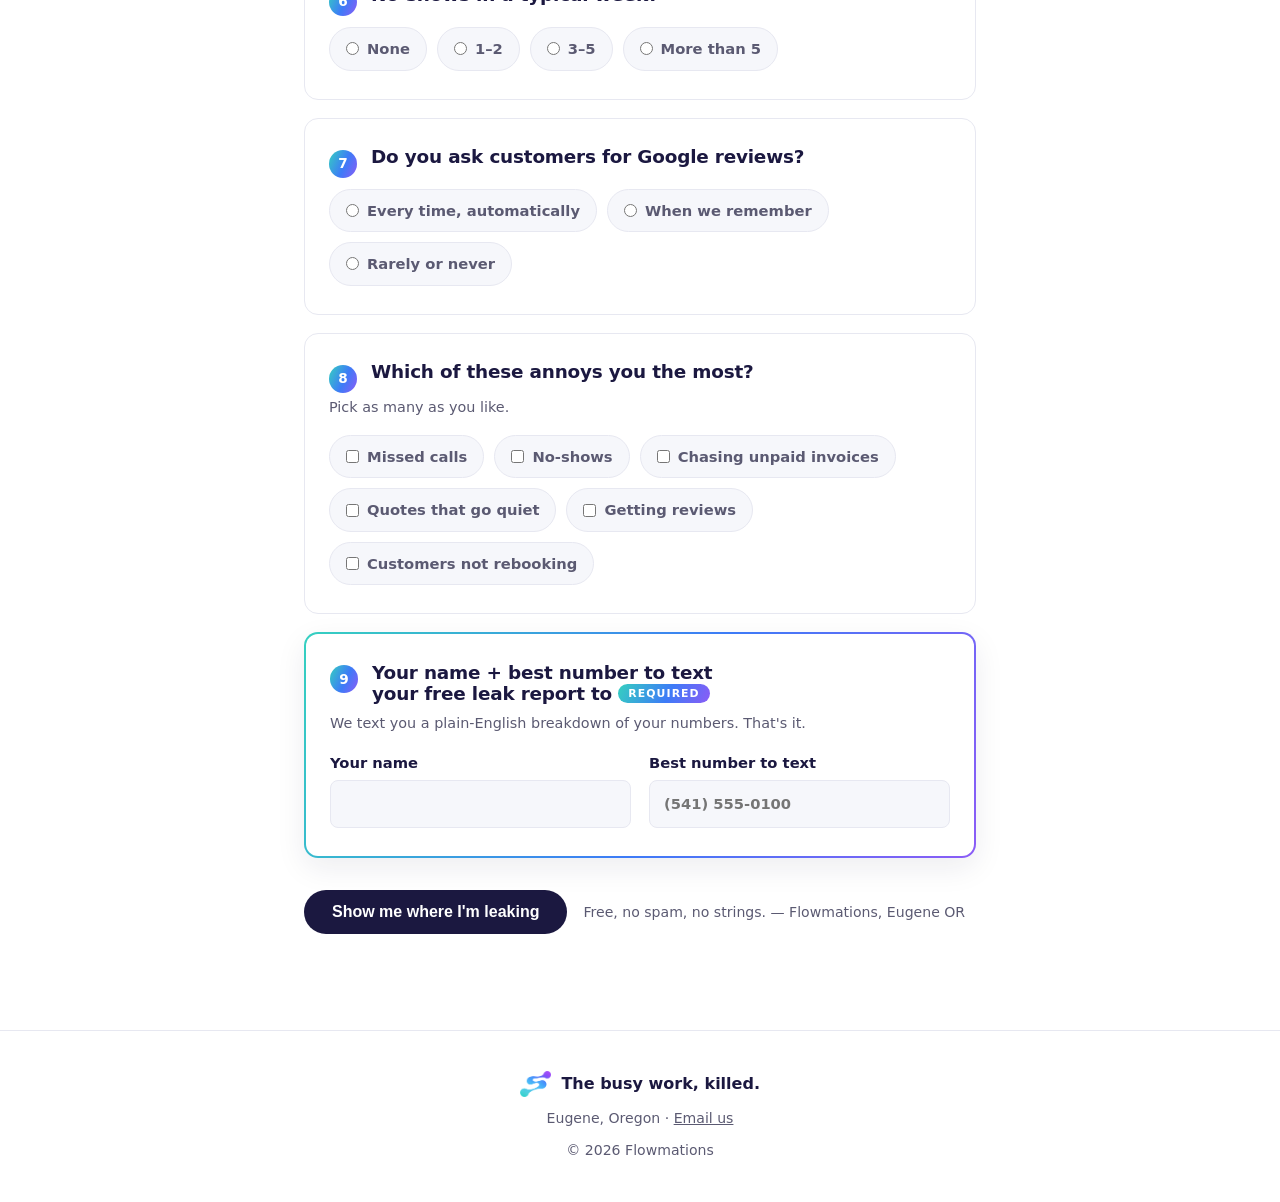
==== commit bf18f8cf: "Use the real S-mark image for every logo instance Crop the mark out of the uploaded logo into img/ma" ====
--- a/survey.html
+++ b/survey.html
@@ -5,32 +5,19 @@
 <meta name="viewport" content="width=device-width, initial-scale=1">
 <title>Where's your business leaking? — Free 2-minute check | Flowmations</title>
 <meta name="description" content="Answer honestly — we'll text you a free breakdown of what the leaks are costing you per year. No spam, no strings. Flowmations, Eugene OR.">
-<link rel="icon" href='data:image/svg+xml,<svg xmlns="http://www.w3.org/2000/svg" viewBox="0 0 100 100"><defs><linearGradient id="g" x1="0" y1="100" x2="100" y2="0" gradientUnits="userSpaceOnUse"><stop offset="0" stop-color="%2335D0C0"/><stop offset=".55" stop-color="%233D7BF7"/><stop offset="1" stop-color="%238B5CF6"/></linearGradient></defs><path d="M 14 79 C 32 75, 50 72, 60 65 C 72 57, 74 47, 61 45 C 50 43.5, 42 44, 33 41 C 21 37, 23 27, 35 25 C 50 22, 68 21.5, 86 19" fill="none" stroke="url(%23g)" stroke-width="14.5" stroke-linecap="round"/><circle cx="14" cy="79" r="11.5" fill="url(%23g)"/><circle cx="86" cy="19" r="11" fill="url(%23g)"/></svg>'>
+<link rel="icon" type="image/png" href="img/mark.png">
+<link rel="preconnect" href="https://fonts.googleapis.com">
+<link rel="preconnect" href="https://fonts.gstatic.com" crossorigin>
+<link href="https://fonts.googleapis.com/css2?family=Poppins:wght@600&display=swap" rel="stylesheet">
 <link rel="stylesheet" href="css/style.css">
 </head>
 <body>
 
-<!-- The S-mark, drawn once and reused everywhere via <use> -->
-<svg width="0" height="0" style="position:absolute" aria-hidden="true">
-  <defs>
-    <linearGradient id="flowGrad" x1="0" y1="100" x2="100" y2="0" gradientUnits="userSpaceOnUse">
-      <stop offset="0" stop-color="#35D0C0"/>
-      <stop offset="0.55" stop-color="#3D7BF7"/>
-      <stop offset="1" stop-color="#8B5CF6"/>
-    </linearGradient>
-    <g id="flowMark">
-      <path d="M 14 79 C 32 75, 50 72, 60 65 C 72 57, 74 47, 61 45 C 50 43.5, 42 44, 33 41 C 21 37, 23 27, 35 25 C 50 22, 68 21.5, 86 19"
-            fill="none" stroke="url(#flowGrad)" stroke-width="14.5" stroke-linecap="round"/>
-      <circle cx="14" cy="79" r="11.5" fill="url(#flowGrad)"/>
-      <circle cx="86" cy="19" r="11" fill="url(#flowGrad)"/>
-    </g>
-  </defs>
-</svg>
-
 <header class="nav">
   <div class="nav-inner">
     <a class="nav-logo" href="index.html" aria-label="Flowmations home">
-      <img class="logo-img" src="img/logo.png" alt="Flowmations">
+      <img class="logo-mark" src="img/mark.png" alt="">
+      <span class="logo-word">Flowmations</span>
     </a>
     <nav class="nav-links" aria-label="Main">
       <a href="index.html#services">Services</a>
@@ -176,7 +163,7 @@
 <footer class="footer">
   <div class="container footer-inner">
     <div class="footer-brand">
-      <svg viewBox="0 0 100 100" width="28" height="28" aria-hidden="true"><use href="#flowMark"/></svg>
+      <img class="footer-mark" src="img/mark.png" alt="">
       <span>The busy work, killed.</span>
     </div>
     <p class="footer-meta">Eugene, Oregon · <a id="footerMail" href="#">Email us</a></p>
--- a/css/style.css
+++ b/css/style.css
@@ -121,9 +121,21 @@
   gap: 10px;
   text-decoration: none;
 }
-.logo-img {
+.logo-mark {
   display: block;
-  height: 40px;
+  height: 28px;
+  width: auto;
+}
+.logo-word {
+  font-family: Poppins, Montserrat, "Avenir Next", system-ui, sans-serif;
+  font-weight: 600;
+  font-size: 1.15rem;
+  letter-spacing: -0.02em;
+  color: var(--ink);
+}
+.footer-mark {
+  display: block;
+  height: 26px;
   width: auto;
 }
 .nav-links {
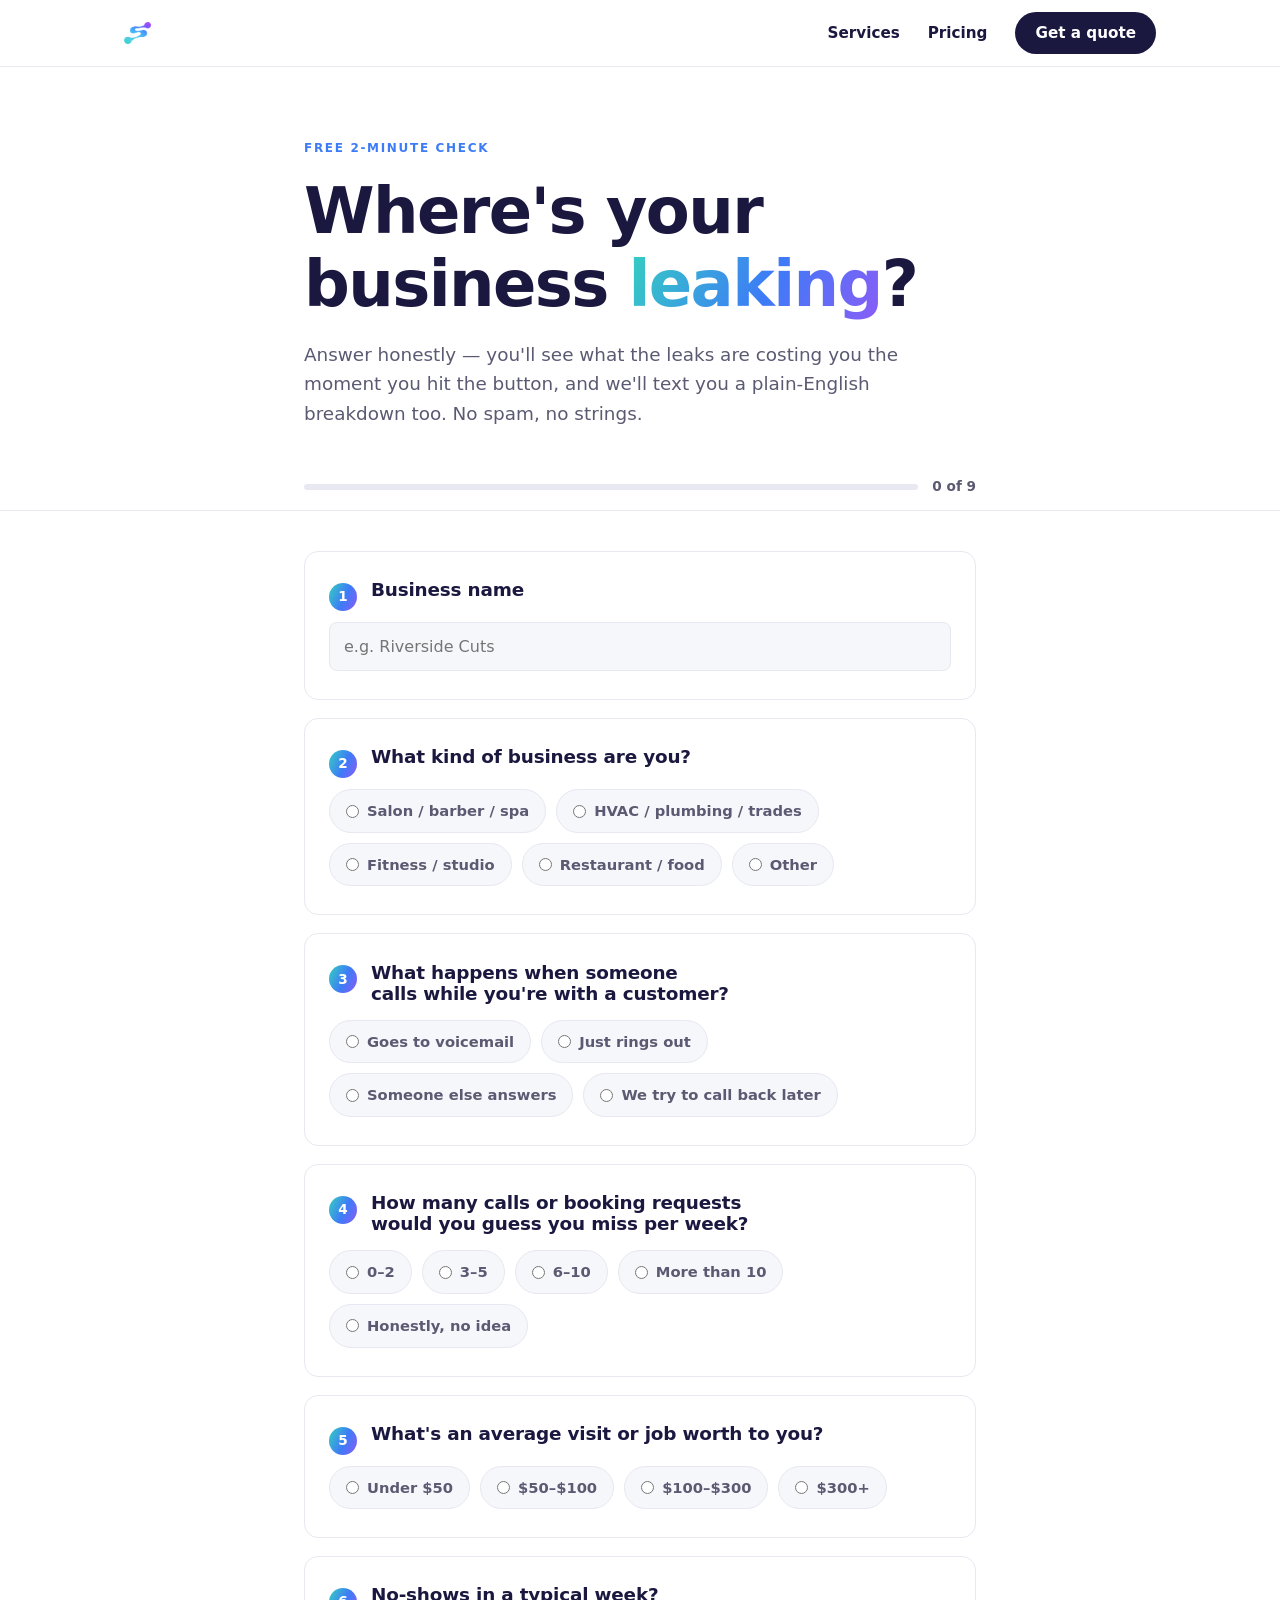
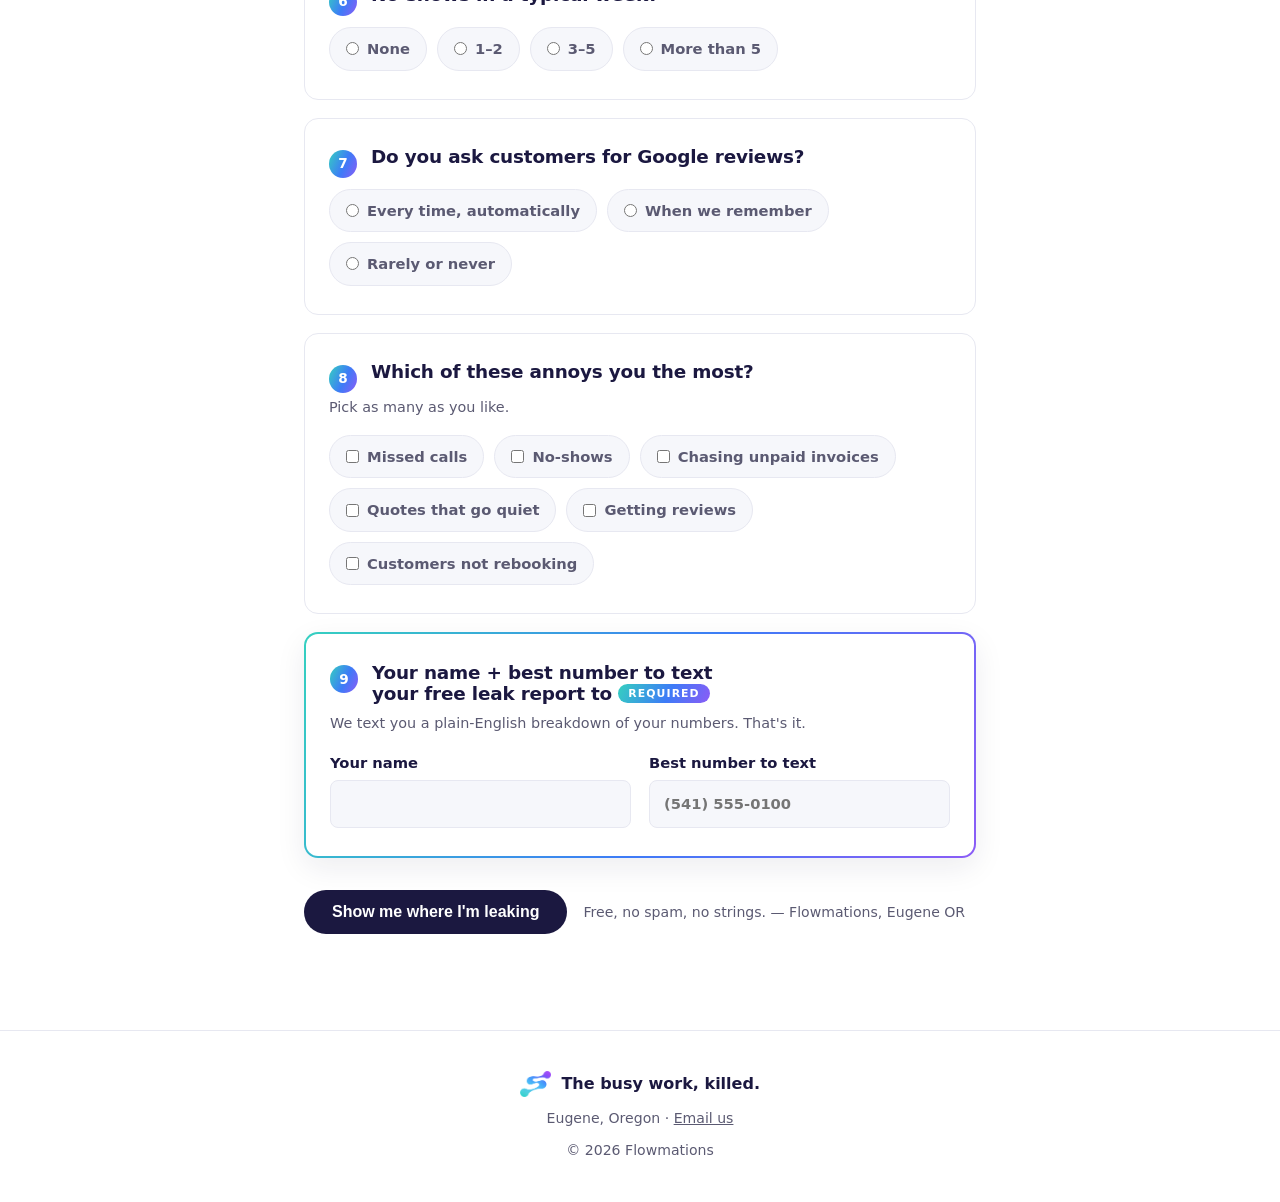
==== commit 21074eb7: "Slim the header: S-mark only at nav-text size, drop the wordmark Co-Authored-By: Claude Fable 5 <nor" ====
--- a/survey.html
+++ b/survey.html
@@ -6,9 +6,6 @@
 <title>Where's your business leaking? — Free 2-minute check | Flowmations</title>
 <meta name="description" content="Answer honestly — we'll text you a free breakdown of what the leaks are costing you per year. No spam, no strings. Flowmations, Eugene OR.">
 <link rel="icon" type="image/png" href="img/mark.png">
-<link rel="preconnect" href="https://fonts.googleapis.com">
-<link rel="preconnect" href="https://fonts.gstatic.com" crossorigin>
-<link href="https://fonts.googleapis.com/css2?family=Poppins:wght@600&display=swap" rel="stylesheet">
 <link rel="stylesheet" href="css/style.css">
 </head>
 <body>
@@ -16,8 +13,7 @@
 <header class="nav">
   <div class="nav-inner">
     <a class="nav-logo" href="index.html" aria-label="Flowmations home">
-      <img class="logo-mark" src="img/mark.png" alt="">
-      <span class="logo-word">Flowmations</span>
+      <img class="logo-mark" src="img/mark.png" alt="Flowmations">
     </a>
     <nav class="nav-links" aria-label="Main">
       <a href="index.html#services">Services</a>
--- a/css/style.css
+++ b/css/style.css
@@ -123,15 +123,8 @@
 }
 .logo-mark {
   display: block;
-  height: 28px;
+  height: 22px;
   width: auto;
-}
-.logo-word {
-  font-family: Poppins, Montserrat, "Avenir Next", system-ui, sans-serif;
-  font-weight: 600;
-  font-size: 1.15rem;
-  letter-spacing: -0.02em;
-  color: var(--ink);
 }
 .footer-mark {
   display: block;
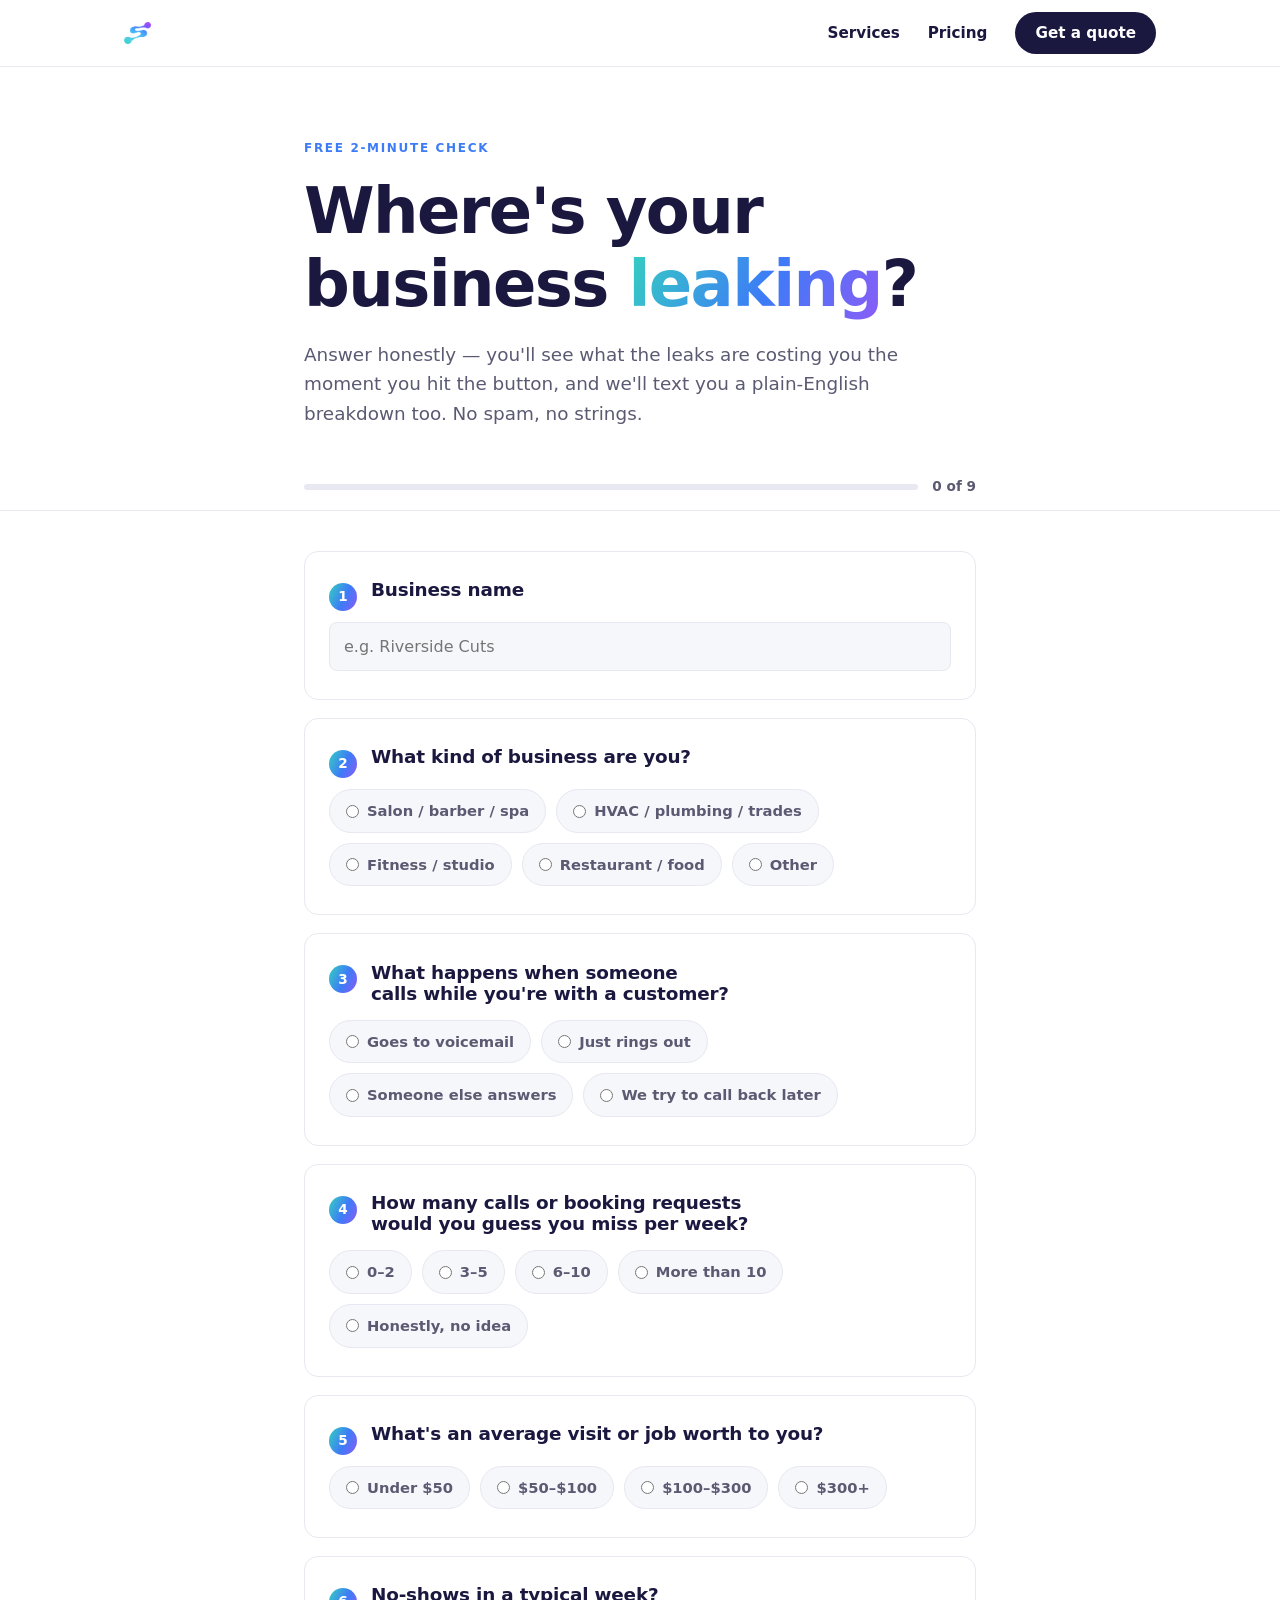
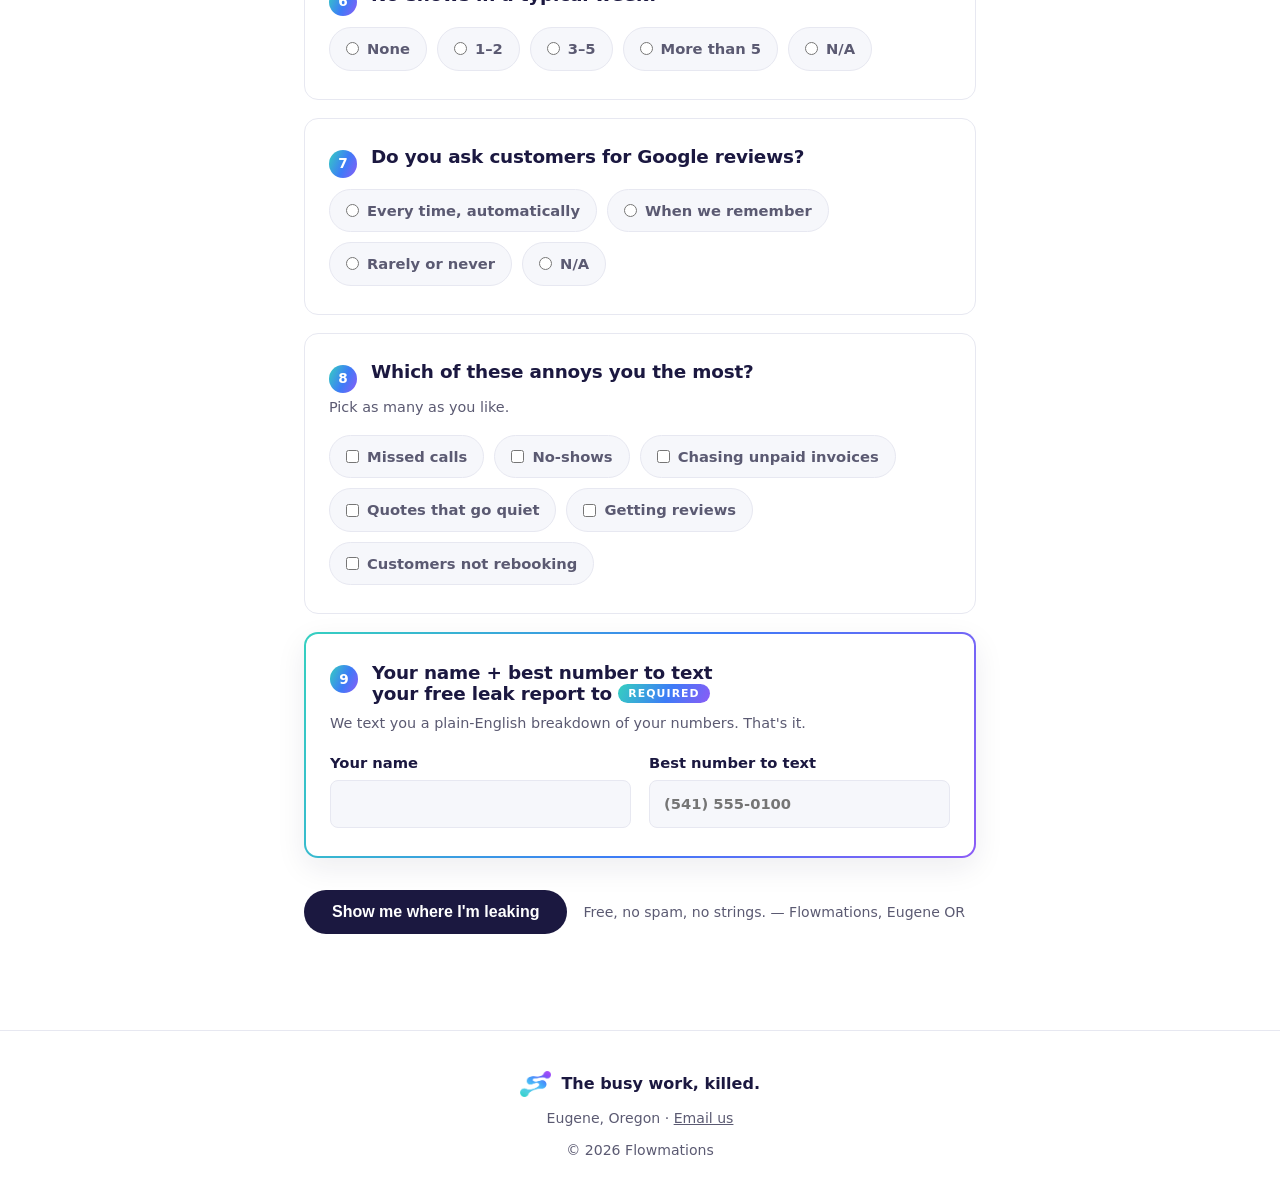
==== commit 24bc54bc: "Survey: add N/A options to questions 6 and 7, plus a saving estimate The instant report now includes" ====
--- a/survey.html
+++ b/survey.html
@@ -98,6 +98,7 @@
             <label><input type="radio" name="No-shows per week" value="1–2"> 1–2</label>
             <label><input type="radio" name="No-shows per week" value="3–5"> 3–5</label>
             <label><input type="radio" name="No-shows per week" value="More than 5"> More than 5</label>
+            <label><input type="radio" name="No-shows per week" value="N/A"> N/A</label>
           </div>
         </section>
 
@@ -107,6 +108,7 @@
             <label><input type="radio" name="Ask for Google reviews" value="Every time, automatically"> Every time, automatically</label>
             <label><input type="radio" name="Ask for Google reviews" value="When we remember"> When we remember</label>
             <label><input type="radio" name="Ask for Google reviews" value="Rarely or never"> Rarely or never</label>
+            <label><input type="radio" name="Ask for Google reviews" value="N/A"> N/A</label>
           </div>
         </section>
 
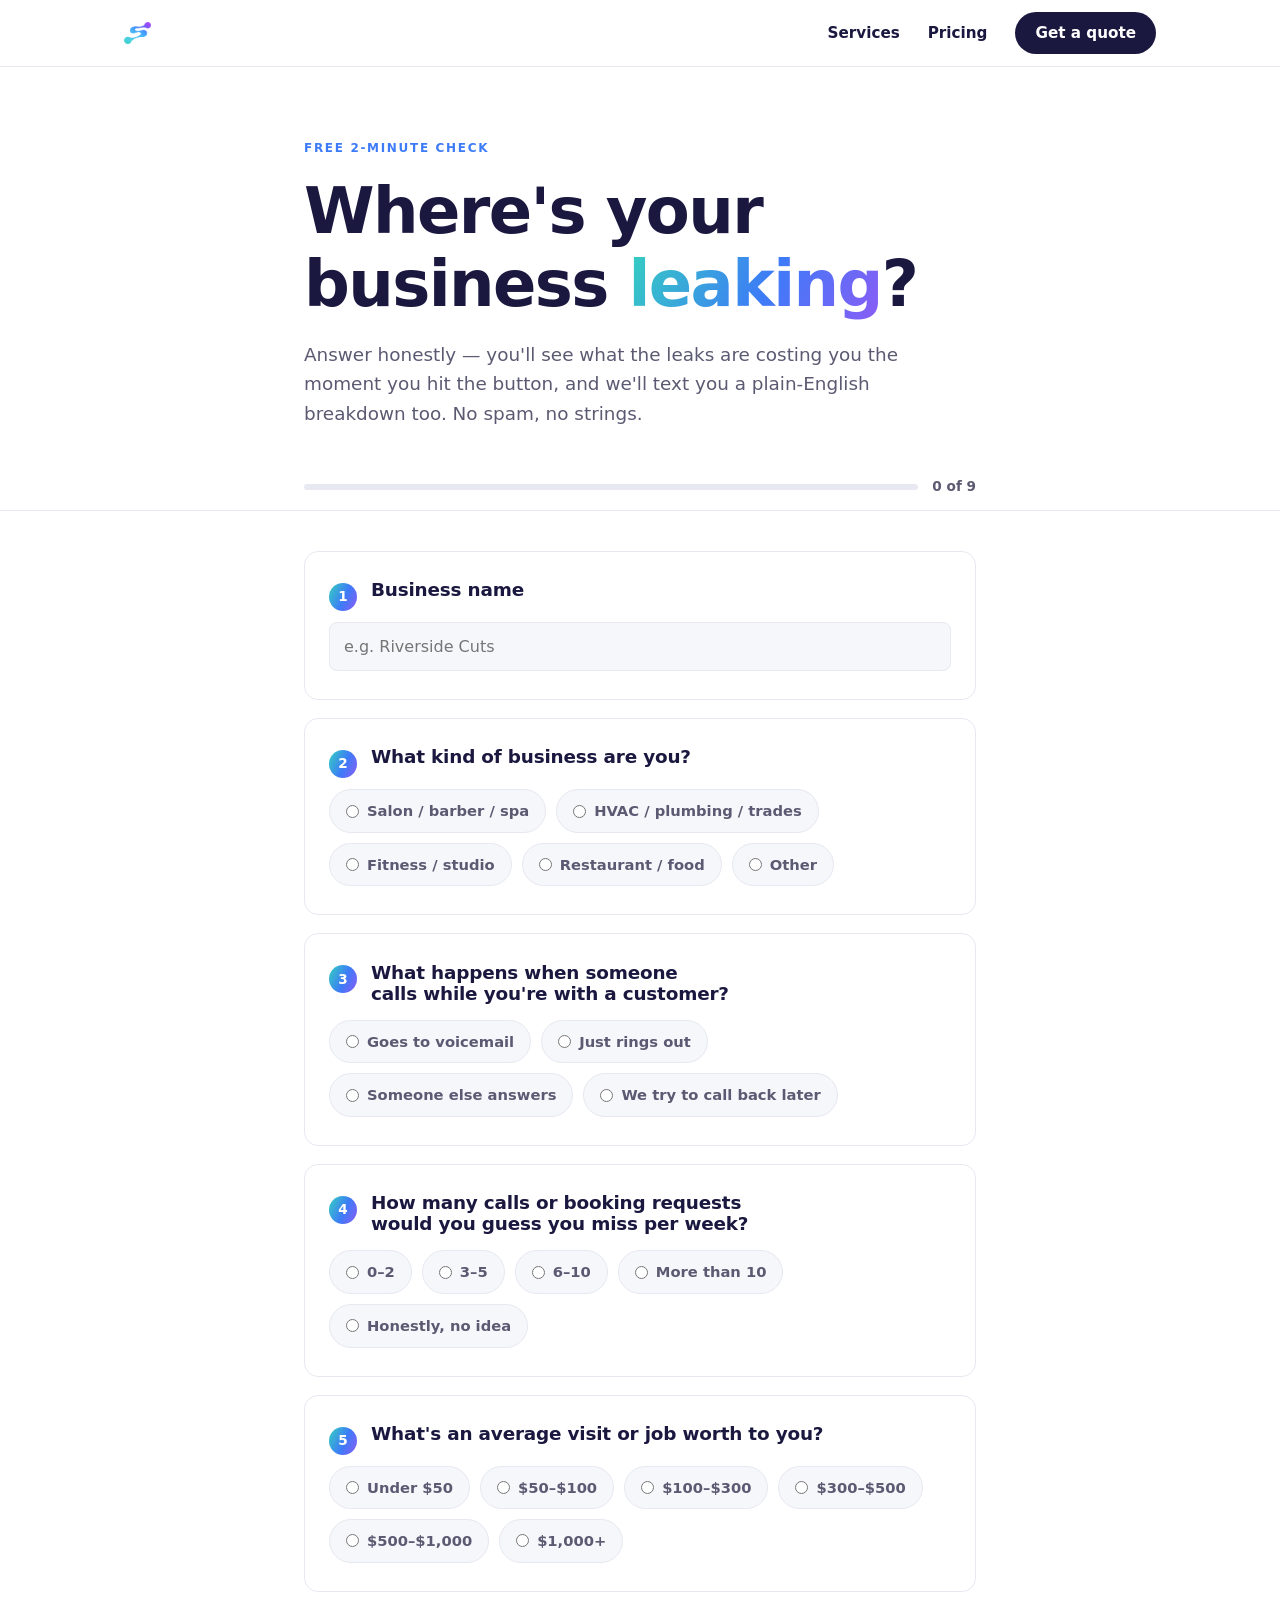
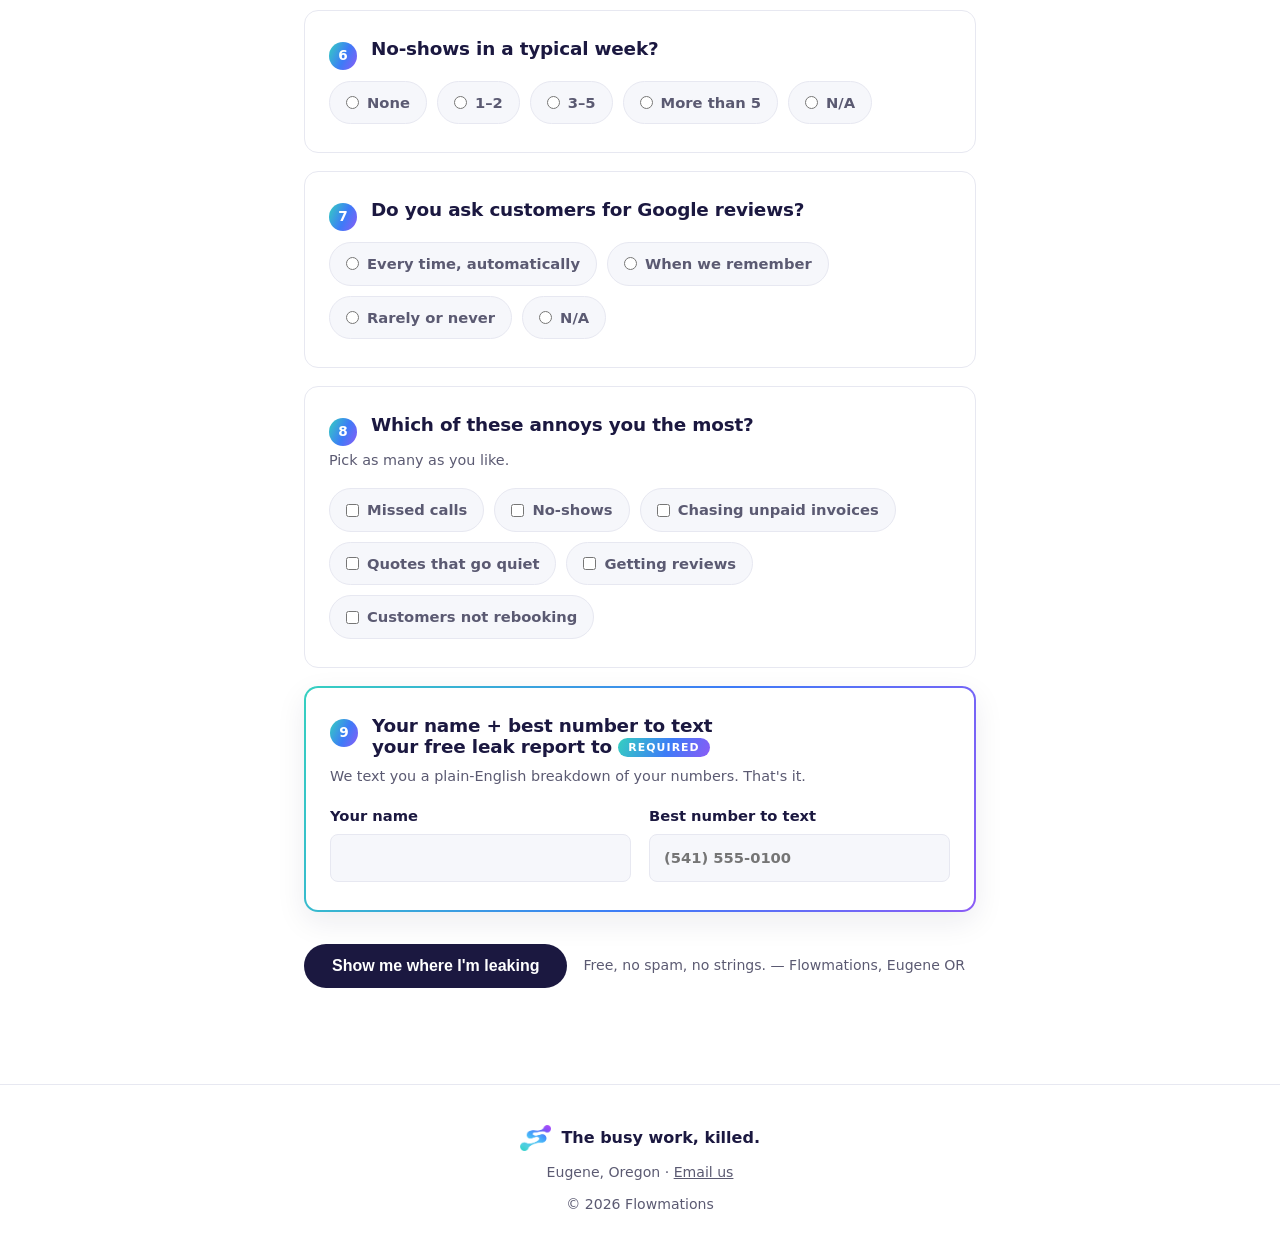
==== commit da337ad7: "Add higher job-value tiers to the leak survey Split the old '00+' catch-all into $300-$500, $500-$1," ====
--- a/survey.html
+++ b/survey.html
@@ -87,7 +87,9 @@
             <label><input type="radio" name="Average visit or job worth" value="Under $50"> Under $50</label>
             <label><input type="radio" name="Average visit or job worth" value="$50–$100"> $50–$100</label>
             <label><input type="radio" name="Average visit or job worth" value="$100–$300"> $100–$300</label>
-            <label><input type="radio" name="Average visit or job worth" value="$300+"> $300+</label>
+            <label><input type="radio" name="Average visit or job worth" value="$300–$500"> $300–$500</label>
+            <label><input type="radio" name="Average visit or job worth" value="$500–$1,000"> $500–$1,000</label>
+            <label><input type="radio" name="Average visit or job worth" value="$1,000+"> $1,000+</label>
           </div>
         </section>
 
--- a/css/style.css
+++ b/css/style.css
@@ -494,6 +494,35 @@
   color: transparent;
 }
 .tier .btn { margin-top: auto; }
+.addon {
+  max-width: 780px;
+  margin: 20px auto 0;
+  display: flex;
+  align-items: center;
+  justify-content: space-between;
+  gap: 20px;
+  flex-wrap: wrap;
+  border: 1px dashed var(--blue);
+  border-radius: var(--radius);
+  background: var(--ground-alt);
+  padding: 22px 28px;
+}
+.addon-copy h3 { margin-bottom: 4px; }
+.addon-copy p { color: var(--ink-soft); font-size: 0.92rem; }
+.addon-price {
+  font-size: 1.35rem;
+  font-weight: 800;
+  letter-spacing: -0.02em;
+  font-variant-numeric: tabular-nums;
+  white-space: nowrap;
+}
+.addon-price span {
+  font-size: 0.9rem;
+  font-weight: 600;
+  color: var(--ink-soft);
+  letter-spacing: 0;
+}
+
 .pricing-note {
   text-align: center;
   color: var(--ink-soft);
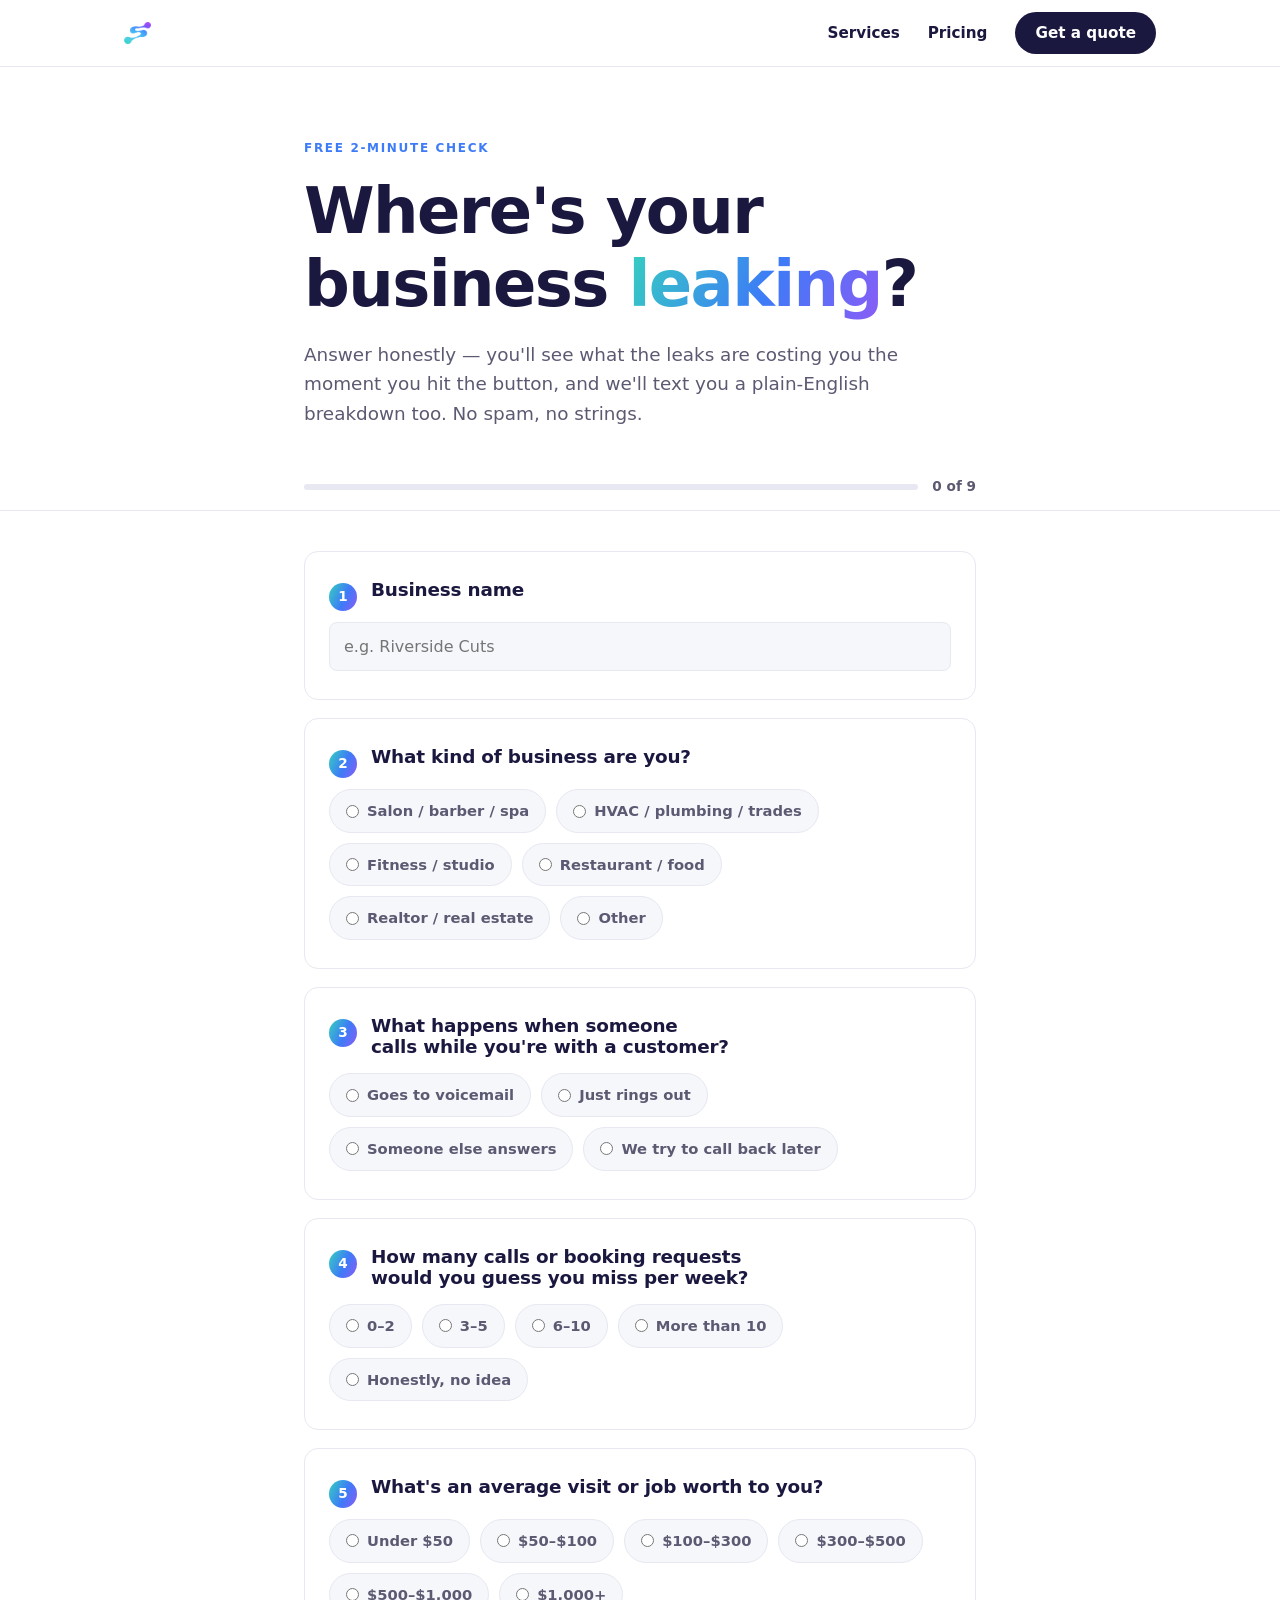
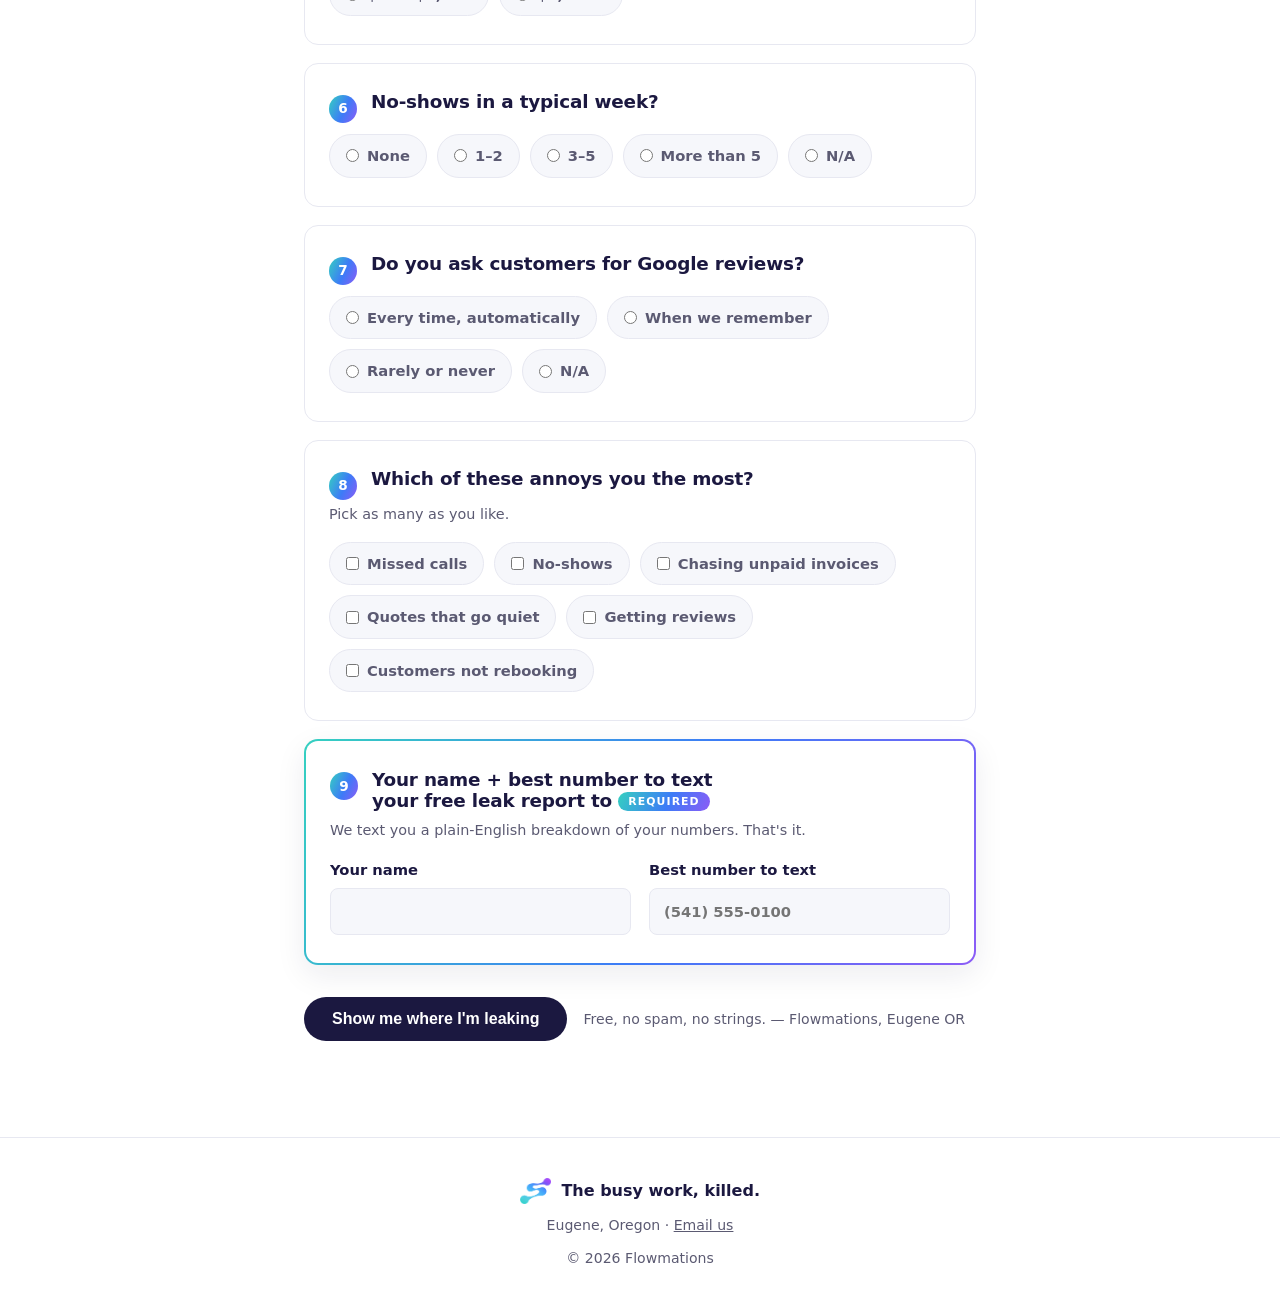
==== commit 73fe59bc: "Add Realtor / real estate as a business type Adds the option to the leak survey's business-type ques" ====
--- a/survey.html
+++ b/survey.html
@@ -56,6 +56,7 @@
             <label><input type="radio" name="Kind of business" value="HVAC / plumbing / trades"> HVAC / plumbing / trades</label>
             <label><input type="radio" name="Kind of business" value="Fitness / studio"> Fitness / studio</label>
             <label><input type="radio" name="Kind of business" value="Restaurant / food"> Restaurant / food</label>
+            <label><input type="radio" name="Kind of business" value="Realtor / real estate"> Realtor / real estate</label>
             <label><input type="radio" name="Kind of business" value="Other"> Other</label>
           </div>
         </section>
